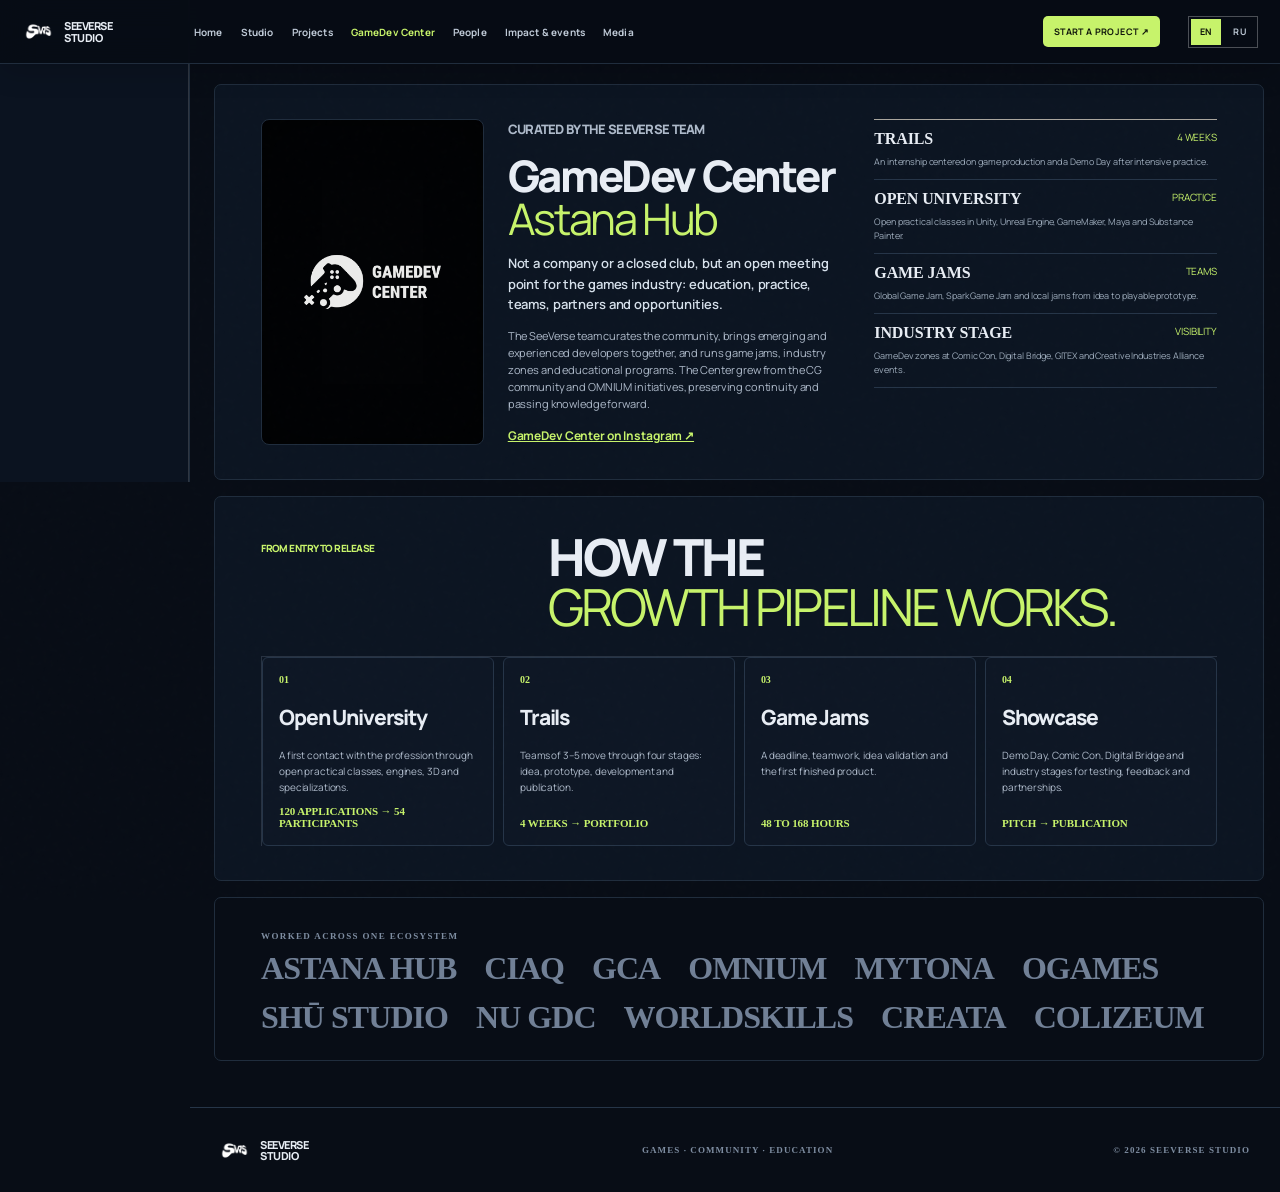
==== center.html @ 8dff675d "Split site into bilingual sections and add team photo gallery" ====
<!doctype html>
<html lang="en">
<head>
  <meta charset="utf-8" />
  <meta name="viewport" content="width=device-width, initial-scale=1" />
  <meta name="theme-color" content="#080d16" />
  <meta name="description" content="SeeVerse Studio — games, team, GameDev Center, events, collaborations and achievements across Kazakhstan’s game development ecosystem." />
  <title>SeeVerse Studio — Games, Community & Education</title>
  <link rel="preconnect" href="https://fonts.googleapis.com" />
  <link rel="preconnect" href="https://fonts.gstatic.com" crossorigin />
  <link href="https://fonts.googleapis.com/css2?family=Manrope:wght@400;500;600;700;800&display=swap" rel="stylesheet" />
  <link rel="stylesheet" href="styles.css" />
  <link rel="stylesheet" href="expanded.css" />
  <link rel="stylesheet" href="v2.css" />
  <link rel="stylesheet" href="itch.css" />
</head><body><div class="noise" aria-hidden="true"></div><header class="site-header"><a class="wordmark" href="index.html"><img src="assets/seeverse-logo.png" alt=""/><span>SEEVERSE<br>STUDIO</span></a><nav aria-label="Primary navigation"><a href="index.html">Home</a><a href="studio.html">Studio</a><a href="projects.html">Projects</a><a href="center.html" class="active" aria-current="page">GameDev Center</a><a href="people.html">People</a><a href="impact.html">Impact & events</a><a href="media.html">Media</a></nav><a class="header-cta" href="mailto:seeverse.studio@gmail.com">START A PROJECT ↗</a><div class="lang-switch" aria-label="Language"><a class="active" href="center.html" data-lang-link aria-current="page">EN</a><a href="ru-center.html" data-lang-link>RU</a></div><button class="menu-button" aria-label="Menu" aria-expanded="false">MENU</button></header><aside class="page-rail" aria-label="Site sections"><a href="index.html"><span>Home</span></a><a href="studio.html"><span>Studio</span></a><a href="projects.html"><span>Projects</span></a><a href="center.html" class="active" aria-current="page"><span>GameDev Center</span></a><a href="people.html"><span>People</span></a><a href="impact.html"><span>Impact & events</span></a><a href="media.html"><span>Media</span></a></aside><main id="top" class="page-center"><section class="center" id="center">
      <div class="center-logo"><img src="assets/gamedev-center-logo.png" alt="GameDev Center" /></div>
      <div class="center-copy"><p class="kicker">CURATED BY THE SEEVERSE TEAM</p><h2>GameDev Center<br><em>Astana Hub</em></h2><p class="lead">Not a company or a closed club, but an open meeting point for the games industry: education, practice, teams, partners and opportunities.</p><p>The SeeVerse team curates the community, brings emerging and experienced developers together, and runs game jams, industry zones and educational programs. The Center grew from the CG community and OMNIUM initiatives, preserving continuity and passing knowledge forward.</p><a href="https://www.instagram.com/gamedevcenter/" target="_blank" rel="noreferrer">GameDev Center on Instagram ↗</a></div>
      <div class="center-programs">
        <article><b>TRAILS</b><span>4 weeks</span><p>An internship centered on game production and a Demo Day after intensive practice.</p></article>
        <article><b>OPEN UNIVERSITY</b><span>practice</span><p>Open practical classes in Unity, Unreal Engine, GameMaker, Maya and Substance Painter.</p></article>
        <article><b>GAME JAMS</b><span>teams</span><p>Global Game Jam, Spark Game Jam and local jams from idea to playable prototype.</p></article>
        <article><b>INDUSTRY STAGE</b><span>visibility</span><p>GameDev zones at Comic Con, Digital Bridge, GITEX and Creative Industries Alliance events.</p></article>
      </div>
    </section>
<section class="program-outcomes">
      <div class="program-head"><p class="kicker">FROM ENTRY TO RELEASE</p><h2>HOW THE<br><em>GROWTH PIPELINE WORKS.</em></h2></div>
      <div class="program-flow">
        <article><span>01</span><h3>Open University</h3><p>A first contact with the profession through open practical classes, engines, 3D and specializations.</p><b>120 applications → 54 participants</b></article>
        <article><span>02</span><h3>Trails</h3><p>Teams of 3–5 move through four stages: idea, prototype, development and publication.</p><b>4 weeks → portfolio</b></article>
        <article><span>03</span><h3>Game Jams</h3><p>A deadline, teamwork, idea validation and the first finished product.</p><b>48 to 168 hours</b></article>
        <article><span>04</span><h3>Showcase</h3><p>Demo Day, Comic Con, Digital Bridge and industry stages for testing, feedback and partnerships.</p><b>pitch → publication</b></article>
      </div>
    </section>
<section class="partners">
      <p>WORKED ACROSS ONE ECOSYSTEM</p>
      <div><span>ASTANA HUB</span><span>CIAQ</span><span>GCA</span><span>OMNIUM</span><span>MYTONA</span><span>OGAMES</span><span>SHŪ STUDIO</span><span>NU GDC</span><span>WORLDSKILLS</span><span>CREATA</span><span>COLIZEUM</span></div>
    </section></main><dialog class="project-modal" id="project-modal" aria-labelledby="project-modal-title">
      <div class="project-modal-shell">
        <button class="project-modal-close" type="button" aria-label="Close">×</button>
        <div class="project-modal-copy"><span id="project-modal-kicker">PROJECT MATERIALS</span><h2 id="project-modal-title"></h2><p id="project-modal-summary"></p><div id="project-modal-meta" class="project-modal-meta"></div><div id="project-modal-links" class="project-modal-links"></div></div>
        <div id="project-modal-gallery" class="project-modal-gallery"></div>
      </div>
    </dialog>
<dialog class="lightbox" id="lightbox" aria-label="Image preview"><button type="button" class="lightbox-close" aria-label="Close">×</button><img src="" alt="" /><p></p></dialog><footer><a class="wordmark" href="index.html"><img src="assets/seeverse-logo.png" alt=""/><span>SEEVERSE<br>STUDIO</span></a><p>GAMES · COMMUNITY · EDUCATION</p><p>© 2026 SEEVERSE STUDIO</p></footer><script src="script.js"></script></body></html>
---- styles.css ----
:root{--ink:#0b0b0d;--paper:#f0eee8;--acid:#d9ff43;--violet:#8b5cf6;--line:rgba(255,255,255,.17);--muted:#aaa8a0}*{box-sizing:border-box}html{scroll-behavior:smooth}body{margin:0;background:var(--ink);color:#f5f3ed;font-family:Manrope,Arial,sans-serif;overflow-x:hidden}.noise{position:fixed;inset:0;pointer-events:none;opacity:.05;z-index:20;background-image:url("data:image/svg+xml,%3Csvg viewBox='0 0 180 180' xmlns='http://www.w3.org/2000/svg'%3E%3Cfilter id='n'%3E%3CfeTurbulence type='fractalNoise' baseFrequency='.8' numOctaves='3' stitchTiles='stitch'/%3E%3C/filter%3E%3Crect width='100%25' height='100%25' filter='url(%23n)' opacity='.65'/%3E%3C/svg%3E")}.site-header{height:86px;position:fixed;z-index:30;top:0;left:0;right:0;padding:0 34px;display:flex;align-items:center;justify-content:space-between;border-bottom:1px solid rgba(255,255,255,.12);background:rgba(11,11,13,.8);backdrop-filter:blur(18px)}.wordmark{display:flex;align-items:center;gap:11px;color:#fff;text-decoration:none;font:600 13px/1.05 Space Grotesk}.wordmark img{width:34px;height:34px;object-fit:contain}.site-header nav{display:flex;gap:25px}.site-header nav a{color:#c9c7c0;text-decoration:none;font-size:12px;transition:.2s}.site-header nav a:hover{color:var(--acid)}.header-cta{color:var(--ink);background:var(--acid);padding:12px 16px;text-decoration:none;font-size:12px;font-weight:700}.menu-button{display:none;background:none;color:#fff;border:0;font-weight:700}.hero{min-height:100vh;padding:150px 5vw 70px;position:relative;display:grid;grid-template-columns:1fr 285px;align-items:end;overflow:hidden}.hero:before{content:"SEE";position:absolute;right:-3vw;top:5vh;color:transparent;-webkit-text-stroke:1px rgba(255,255,255,.08);font:700 32vw/1 Space Grotesk;letter-spacing:-.09em;z-index:-1}.hero-copy{max-width:980px}.eyebrow{display:flex;gap:28px;font:600 11px/1.4 Space Grotesk;letter-spacing:.14em;color:var(--muted);margin:0 0 28px}.eyebrow span{color:var(--acid)}h1,h2,h3{font-family:Space Grotesk;margin:0;letter-spacing:-.055em}h1{font-size:clamp(68px,10.2vw,154px);line-height:.82;text-transform:uppercase}h1 em,h2 em{font-weight:400;color:var(--acid)}.hero-lead{max-width:660px;font-size:19px;line-height:1.55;color:#cac8c1;margin:38px 0}.hero-actions{display:flex;gap:12px}.button{display:inline-flex;align-items:center;justify-content:center;padding:16px 22px;text-decoration:none;text-transform:uppercase;font:700 11px Space Grotesk;letter-spacing:.08em;border:1px solid var(--line)}.button.primary{background:var(--acid);color:var(--ink);border-color:var(--acid)}.button.ghost{color:#fff}.button.light{background:#fff;color:#111}.hero-index{border-left:1px solid var(--line);padding-left:24px}.hero-index>span,.card-no{font:600 10px Space Grotesk;letter-spacing:.15em;color:var(--acid)}.hero-index div{display:grid;grid-template-columns:75px 1fr;padding:20px 0;border-bottom:1px solid var(--line)}.hero-index strong{font:600 44px Space Grotesk}.hero-index small{color:#aaa8a0;line-height:1.5}.hero-orbit{position:absolute;right:10vw;top:18vh;width:330px;height:330px;border:1px solid rgba(217,255,67,.18);border-radius:50%;z-index:-1}.hero-orbit:before,.hero-orbit:after{content:"";position:absolute;border:1px solid rgba(139,92,246,.25);border-radius:50%}.hero-orbit:before{inset:38px}.hero-orbit:after{inset:95px}.hero-orbit i{position:absolute;width:8px;height:8px;background:var(--acid);border-radius:50%}.hero-orbit i:nth-child(1){left:14%;top:19%}.hero-orbit i:nth-child(2){right:6%;top:53%}.hero-orbit i:nth-child(3){left:47%;bottom:-4px}.scroll-note{position:absolute;right:34px;bottom:24px;font:600 9px Space Grotesk;letter-spacing:.16em;color:#777}.scroll-note span{color:var(--acid)}.ticker{overflow:hidden;background:var(--acid);color:#111;white-space:nowrap;transform:rotate(-1deg);width:102%;margin-left:-1%;padding:13px 0;font:700 13px Space Grotesk;letter-spacing:.12em}.ticker div{animation:ticker 24s linear infinite}@keyframes ticker{to{transform:translateX(-50%)}}.section{padding:110px 5vw}.section-mark,.kicker{font:600 10px Space Grotesk;letter-spacing:.16em;color:var(--acid);text-transform:uppercase}.section-mark{padding-bottom:18px;border-bottom:1px solid var(--line);margin-bottom:60px}.studio-grid{display:grid;grid-template-columns:1.1fr .9fr;gap:8vw}.studio h2,.section-heading h2,.impact h2,.archive h2,.contact h2{font-size:clamp(52px,7vw,108px);line-height:.9;text-transform:uppercase}.studio-story{padding-top:52px;color:#b9b7b1;line-height:1.75;max-width:680px}.studio-story .lead{font-size:22px;color:#f5f3ed;line-height:1.45}.chapter-line{display:flex;align-items:center;gap:13px;margin-top:42px;font:600 11px Space Grotesk}.chapter-line i{height:1px;flex:1;background:#4a4a49}.chapter-line b{color:var(--acid)}.principles{display:grid;grid-template-columns:repeat(3,1fr);margin-top:85px;border-top:1px solid var(--line);border-left:1px solid var(--line)}.principles article{padding:30px;border-right:1px solid var(--line);border-bottom:1px solid var(--line)}.principles span{font:600 10px Space Grotesk;color:var(--acid)}.principles h3{font-size:35px;margin:42px 0 15px}.principles p{color:#aaa8a0;line-height:1.65;font-size:14px}.project-feature{min-height:820px;display:grid;grid-template-columns:58% 42%;background:#161419}.project-visual{position:relative;overflow:hidden;min-height:700px}.project-visual:after{content:"";position:absolute;inset:0;background:linear-gradient(90deg,transparent 60%,#161419)}.project-visual img{width:100%;height:100%;object-fit:cover;filter:saturate(.72) contrast(1.08)}.project-stamp{position:absolute;z-index:2;top:32px;left:32px;padding:13px;border:1px solid rgba(255,255,255,.45);font:600 10px/1.4 Space Grotesk;letter-spacing:.14em}.project-panel{padding:85px 5vw 70px 2vw;align-self:center}.project-panel h2{font-size:clamp(72px,8vw,124px);line-height:.76}.project-logline{font-size:20px;line-height:1.5;color:#d0cec7}.project-tags{display:flex;flex-wrap:wrap;gap:7px;list-style:none;padding:0}.project-tags li,.person-tags b,.mini-spec span{font:600 9px Space Grotesk;letter-spacing:.08em;padding:8px 10px;border:1px solid var(--line);color:#c8c6bf}.project-facts{display:grid;grid-template-columns:repeat(4,1fr);gap:12px;margin:30px 0;border-top:1px solid var(--line);padding-top:20px}.project-facts span{display:block;color:#777;font-size:9px;text-transform:uppercase}.project-facts b{font-size:12px}.project-panel>p:not(.kicker):not(.project-logline){color:#aaa8a0;line-height:1.7;font-size:14px}.project-links{display:flex;flex-wrap:wrap;align-items:center;gap:15px;margin-top:28px}.project-links>a:not(.button){color:#ddd;font-size:11px;text-transform:uppercase}.projects-grid{display:grid;grid-template-columns:1fr 1fr;gap:18px}.project-card{min-height:490px;padding:34px;display:flex;flex-direction:column;justify-content:flex-end;position:relative;overflow:hidden}.project-card:before{content:"";position:absolute;inset:0;z-index:-1}.project-card.eden:before{background:radial-gradient(circle at 85% 10%,rgba(217,255,67,.35),transparent 28%),linear-gradient(135deg,#173421,#07150d)}.project-card.lab:before{background:radial-gradient(circle at 20% 10%,rgba(139,92,246,.45),transparent 35%),linear-gradient(135deg,#251a32,#100d14)}.project-card h3{font-size:52px;line-height:.88;margin:95px 0 25px}.project-card p{max-width:520px;color:#c2c0b9;line-height:1.65}.project-card a{color:var(--acid);font:600 11px Space Grotesk}.mini-spec{display:flex;gap:6px;flex-wrap:wrap}.center{display:grid;grid-template-columns:.72fr 1fr 1fr;gap:5vw;padding:120px 5vw;background:var(--paper);color:#161618}.center-logo{display:flex;align-items:center;justify-content:center;background:#d8d5cc;min-height:420px}.center-logo img{width:62%;filter:grayscale(1)}.center-copy h2{font-size:clamp(55px,6vw,92px);line-height:.9}.center-copy h2 em{color:var(--violet)}.center-copy .kicker{color:#6d42d8}.center-copy .lead{font-size:21px;font-weight:600}.center-copy>p{line-height:1.7;color:#4d4d50}.center-copy>a{color:#111;font-weight:700;font-size:12px}.center-programs{border-top:1px solid #aaa69e}.center-programs article{padding:22px 0;border-bottom:1px solid #aaa69e;display:grid;grid-template-columns:1fr auto;gap:7px}.center-programs article b{font:600 16px Space Grotesk}.center-programs article span{color:#6d42d8;font-size:10px;text-transform:uppercase}.center-programs article p{grid-column:1/-1;margin:0;color:#666;line-height:1.55;font-size:13px}.section-heading{display:flex;justify-content:space-between;align-items:flex-start;margin-bottom:70px}.section-heading .section-mark{width:25%;margin:0}.section-heading h2{width:67%}.people-grid{display:grid;grid-template-columns:repeat(2,1fr);gap:18px}.person{border:1px solid var(--line);display:grid;grid-template-columns:42% 58%;min-height:410px}.person.featured{grid-column:1/-1;grid-template-columns:42% 58%;min-height:580px}.person>img,.person-media img{width:100%;height:100%;object-fit:cover;filter:grayscale(.25)}.person-media{overflow:hidden}.person-media.initials{display:flex;align-items:center;justify-content:center;background:radial-gradient(circle at 50% 35%,#7b57ca,#221b2c 65%);font:600 7vw Space Grotesk;color:var(--acid)}.person-copy{padding:35px;align-self:end}.person-copy>span{color:var(--acid);font:600 9px Space Grotesk;letter-spacing:.12em}.person-copy h3{font-size:42px;margin:16px 0 8px}.person-copy .role{color:#aaa8a0;font-size:12px;text-transform:uppercase;line-height:1.5}.person-copy>p:not(.role){color:#bbb9b3;line-height:1.65;font-size:14px}.person-tags{display:flex;gap:6px;flex-wrap:wrap}.extended-team{margin-top:18px;display:grid;grid-template-columns:1.5fr repeat(7,1fr);border:1px solid var(--line)}.extended-team>*{padding:16px;border-right:1px solid var(--line);font-size:10px;color:#9b9993}.extended-team>span{color:var(--acid);font:600 9px Space Grotesk;letter-spacing:.1em}.extended-team b{display:block;color:#fff;margin-bottom:5px}.impact{background:var(--acid);color:#111;padding:100px 5vw}.impact .section-mark{color:#111;border-color:rgba(0,0,0,.3)}.impact-intro{display:grid;grid-template-columns:1.4fr .6fr;gap:5vw}.impact h2 em{color:#7350c9}.impact-intro p{font-size:19px;line-height:1.6;align-self:end}.impact-numbers{display:grid;grid-template-columns:repeat(4,1fr);border-top:1px solid #111;border-left:1px solid #111;margin:75px 0}.impact-numbers div{padding:28px;border-right:1px solid #111;border-bottom:1px solid #111}.impact-numbers strong{font:600 clamp(55px,7vw,110px) Space Grotesk;letter-spacing:-.07em}.impact-numbers span{display:block;font-size:11px;text-transform:uppercase;line-height:1.5}.awards{display:grid;grid-template-columns:repeat(3,1fr);gap:15px}.awards article{background:#ece9df;padding:24px;min-height:420px;display:flex;flex-direction:column;justify-content:flex-end}.awards img{max-width:100%;height:210px;object-fit:contain;object-position:center;margin-bottom:auto}.awards article>span{font:600 10px Space Grotesk;color:#6d42d8}.awards h3{font-size:30px;line-height:1;margin:15px 0}.awards p{font-size:13px;color:#555}.awards .dark{background:#111;color:#fff}.timeline-controls{display:flex;gap:6px;margin-bottom:25px;flex-wrap:wrap}.timeline-controls button{background:transparent;border:1px solid var(--line);color:#aaa8a0;padding:10px 14px;font:600 9px Space Grotesk;letter-spacing:.09em;text-transform:uppercase;cursor:pointer}.timeline-controls button.active{background:var(--acid);color:#111;border-color:var(--acid)}.timeline-list{border-top:1px solid var(--line)}.timeline-list article{display:grid;grid-template-columns:140px 120px 1fr 1.2fr;gap:20px;align-items:center;padding:25px 0;border-bottom:1px solid var(--line);transition:.25s}.timeline-list article.is-hidden{display:none}.timeline-list time{font:600 12px Space Grotesk;color:var(--acid)}.timeline-list span{font-size:9px;letter-spacing:.1em;color:#777}.timeline-list h3{font-size:25px}.timeline-list p{color:#999790;font-size:13px;line-height:1.5}.partners{padding:55px 5vw;border-top:1px solid var(--line);border-bottom:1px solid var(--line)}.partners>p{font:600 9px Space Grotesk;letter-spacing:.15em;color:#777}.partners div{display:flex;flex-wrap:wrap;gap:12px 28px}.partners span{font:600 clamp(20px,3vw,43px) Space Grotesk;color:#686762;letter-spacing:-.03em}.partners span:hover{color:var(--acid)}.archive-head{display:grid;grid-template-columns:1fr 1fr;gap:9vw;align-items:end;margin-bottom:65px}.archive-head .section-mark{margin-bottom:35px}.archive-head>p{color:#aaa8a0;line-height:1.7;max-width:560px}.archive-grid{display:grid;grid-template-columns:repeat(3,1fr);border-top:1px solid var(--line);border-left:1px solid var(--line)}.archive-grid a{min-height:230px;padding:25px;border-right:1px solid var(--line);border-bottom:1px solid var(--line);color:#fff;text-decoration:none;display:flex;flex-direction:column;transition:.2s}.archive-grid a:hover{background:var(--acid);color:#111}.archive-grid span{font:600 9px Space Grotesk;color:#888;letter-spacing:.12em}.archive-grid h3{font-size:25px;line-height:1.05;margin:25px 0}.archive-grid b{margin-top:auto;font-size:10px}.archive-note{color:#65645f;font-size:11px;line-height:1.6;margin-top:25px}.contact{display:grid;grid-template-columns:1.45fr .55fr;gap:8vw;padding:110px 5vw;background:#6d47cc}.contact h2 em{color:var(--acid)}.contact-side{align-self:end;display:flex;flex-direction:column;gap:17px}.contact-side p{font-size:18px;line-height:1.6}.contact-side a{color:#fff;font:600 18px Space Grotesk}.contact-side span{font:600 10px Space Grotesk;color:#cdbdf2;letter-spacing:.14em;margin-top:25px}footer{min-height:170px;padding:40px 5vw;display:flex;align-items:center;justify-content:space-between;border-top:1px solid var(--line)}footer p{font:600 9px Space Grotesk;letter-spacing:.12em;color:#777}.reveal{opacity:0;transform:translateY(25px);transition:.7s}.reveal.visible{opacity:1;transform:none}@media(max-width:1050px){.site-header nav,.header-cta{display:none}.menu-button{display:block}.site-header.open nav{display:flex;position:absolute;top:86px;left:0;right:0;background:#111;padding:25px;flex-direction:column}.hero{grid-template-columns:1fr}.hero-index{display:none}.studio-grid,.center,.impact-intro,.archive-head,.contact{grid-template-columns:1fr}.center-logo{min-height:300px}.people-grid{grid-template-columns:1fr}.person.featured,.person{grid-column:auto;grid-template-columns:42% 58%}.extended-team{grid-template-columns:repeat(4,1fr)}.extended-team>span{grid-column:1/-1}.archive-grid{grid-template-columns:repeat(2,1fr)}}@media(max-width:720px){.site-header{height:70px;padding:0 18px}.hero{padding:115px 20px 60px;min-height:92vh}h1{font-size:60px}.hero-lead{font-size:16px}.hero-actions{flex-direction:column;align-items:stretch}.button{width:100%}.section{padding:75px 20px}.studio-grid,.principles,.projects-grid,.project-feature,.people-grid,.impact-numbers,.awards,.archive-grid{grid-template-columns:1fr}.principles{border-top:0}.project-visual{min-height:460px}.project-visual:after{background:linear-gradient(0deg,#161419,transparent 40%)}.project-panel{padding:55px 20px}.project-facts{grid-template-columns:1fr 1fr}.center{padding:80px 20px}.section-heading{display:block}.section-heading .section-mark,.section-heading h2{width:100%}.person,.person.featured{grid-template-columns:1fr;min-height:0}.person>img,.person-media{height:390px}.person-media.initials{font-size:110px}.extended-team{grid-template-columns:1fr 1fr}.timeline-list article{grid-template-columns:1fr 1fr}.timeline-list h3,.timeline-list p{grid-column:1/-1}.impact{padding:80px 20px}.contact{padding:80px 20px}footer{flex-direction:column;align-items:flex-start;gap:10px}.archive-grid a{min-height:190px}}
---- expanded.css ----
.results-board{padding:120px 5vw 105px;background:#111318;position:relative;overflow:hidden}.results-board:before{content:"DATA";position:absolute;right:-2vw;top:0;color:transparent;-webkit-text-stroke:1px rgba(255,255,255,.045);font:700 24vw/1 Space Grotesk;letter-spacing:-.09em;pointer-events:none}.results-head{display:grid;grid-template-columns:1.25fr .75fr;gap:9vw;align-items:end;margin-bottom:68px;position:relative}.results-head h2,.atlas-head h2,.program-head h2,.byn-business-title h2{font-size:clamp(54px,7vw,108px);line-height:.87;text-transform:uppercase}.results-head>p,.atlas-head>p{max-width:600px;color:#aaa8a0;line-height:1.75;margin:0}.results-total{display:grid;grid-template-columns:repeat(4,1fr);border-top:1px solid var(--line);border-left:1px solid var(--line)}.results-total>div{min-height:300px;padding:25px;display:flex;flex-direction:column;border-right:1px solid var(--line);border-bottom:1px solid var(--line);background:rgba(255,255,255,.018)}.results-total>div:first-child{background:var(--acid);color:#111}.results-total span,.byn-now span{font:600 9px Space Grotesk;letter-spacing:.13em}.results-total strong{font:600 clamp(66px,7vw,112px)/.9 Space Grotesk;letter-spacing:-.08em;margin:auto 0 20px}.results-total p{margin:0;font-size:12px;line-height:1.55;color:#aaa8a0}.results-total>div:first-child p{color:#30302b}.results-total p b{color:inherit}.evidence-strip{display:grid;grid-template-columns:repeat(5,1fr);border-left:1px solid var(--line)}.evidence-strip article{padding:25px;border-right:1px solid var(--line);border-bottom:1px solid var(--line);min-height:130px}.evidence-strip b{display:block;color:var(--acid);font:600 29px Space Grotesk;margin-bottom:20px}.evidence-strip span{color:#97958f;font-size:11px;line-height:1.45;text-transform:uppercase}.event-ledger{display:grid;grid-template-columns:.75fr 1.25fr;margin-top:70px;border-top:1px solid var(--line)}.event-ledger>*{border-bottom:1px solid var(--line)}.ledger-title{grid-row:span 3;padding:32px 35px 32px 0;border-right:1px solid var(--line)}.ledger-title span{font:600 9px Space Grotesk;letter-spacing:.15em;color:var(--acid)}.ledger-title h3{font-size:34px;line-height:.95;margin-top:80px;text-transform:uppercase}.event-ledger article{display:grid;grid-template-columns:1.2fr repeat(4,1fr);gap:16px;align-items:center;padding:24px 0 24px 35px}.event-ledger article>span{font:600 12px Space Grotesk;letter-spacing:.04em}.event-ledger article div{display:flex;flex-direction:column;gap:5px}.event-ledger article b{font:600 25px Space Grotesk;color:var(--acid)}.event-ledger article small{color:#777;font-size:9px;text-transform:uppercase;line-height:1.35}.source-note{color:#66645f;font-size:10px;line-height:1.6;margin:24px 0 0;max-width:1000px}

.byn-business{padding:105px 5vw;background:#6d47cc;display:grid;grid-template-columns:.82fr 1.18fr;gap:7vw;color:#fff}.byn-business-title>span{font:600 9px Space Grotesk;letter-spacing:.15em;color:#d9cdf6}.byn-business-title h2{margin:28px 0}.byn-business-title h2 em{color:var(--acid)}.byn-business-title p{color:#d6cdf0;line-height:1.7;max-width:610px}.byn-now{display:grid;grid-template-columns:1fr 1fr;border-top:1px solid rgba(255,255,255,.25);border-left:1px solid rgba(255,255,255,.25)}.byn-now article{padding:25px;min-height:215px;border-right:1px solid rgba(255,255,255,.25);border-bottom:1px solid rgba(255,255,255,.25);display:flex;flex-direction:column}.byn-now strong{font:600 clamp(50px,5vw,78px)/1 Space Grotesk;letter-spacing:-.07em;margin:auto 0 8px;color:var(--acid)}.byn-now p{font-size:11px;line-height:1.45;margin:0;color:#d8d0ed;text-transform:uppercase}.byn-targets{grid-column:1/-1;margin-top:5px;display:grid;grid-template-columns:1.35fr repeat(5,1fr);border:1px solid rgba(255,255,255,.25);background:#15111b}.byn-targets>span,.byn-targets>div{padding:20px;border-right:1px solid rgba(255,255,255,.18)}.byn-targets>span{color:var(--acid);font:600 9px/1.5 Space Grotesk;letter-spacing:.12em}.byn-targets>div{display:flex;flex-direction:column;gap:8px}.byn-targets b{font:600 20px Space Grotesk}.byn-targets small{color:#858187;font-size:9px;line-height:1.4;text-transform:uppercase}

.project-atlas{padding:120px 5vw;background:var(--paper);color:#151517}.atlas-head{display:grid;grid-template-columns:1.2fr .8fr;gap:8vw;align-items:end}.atlas-head h2 em{color:#6d47cc}.atlas-head>p{color:#5f5d59}.atlas-filters{display:flex;gap:7px;flex-wrap:wrap;margin:55px 0 24px}.atlas-filters button{border:1px solid #bdb9af;background:transparent;color:#5e5c58;padding:11px 15px;font:600 9px Space Grotesk;letter-spacing:.08em;text-transform:uppercase;cursor:pointer}.atlas-filters button.active,.atlas-filters button:hover{background:#111;color:#fff;border-color:#111}.atlas-grid{display:grid;grid-template-columns:repeat(3,1fr);border-top:1px solid #bab6ad;border-left:1px solid #bab6ad}.atlas-grid article{min-height:315px;padding:25px;display:flex;flex-direction:column;border-right:1px solid #bab6ad;border-bottom:1px solid #bab6ad;transition:background .25s,color .25s,transform .25s}.atlas-grid article:hover{background:var(--acid);transform:translateY(-3px)}.atlas-grid article:nth-child(3n+2):hover{background:#8060d3;color:#fff}.atlas-grid article.is-hidden{display:none}.atlas-grid article>span{font:600 9px Space Grotesk;letter-spacing:.11em;color:#6d47cc}.atlas-grid article:hover>span{color:inherit}.atlas-grid h3{font-size:34px;line-height:.95;margin:65px 0 16px}.atlas-grid p{color:#66635f;font-size:13px;line-height:1.55;margin:0 0 25px}.atlas-grid article:hover p{color:inherit}.atlas-grid article>div{display:flex;justify-content:space-between;margin-top:auto;gap:12px}.atlas-grid article b{font:600 9px Space Grotesk;letter-spacing:.06em}.project-atlas .source-note{color:#77746e}

.program-outcomes{padding:110px 5vw;background:#17181d}.program-head{display:flex;justify-content:space-between;align-items:flex-start;margin-bottom:55px}.program-head .kicker{max-width:180px}.program-head h2{width:70%}.program-flow{display:grid;grid-template-columns:repeat(4,1fr);border-top:1px solid var(--line);border-left:1px solid var(--line)}.program-flow article{padding:26px;min-height:330px;border-right:1px solid var(--line);border-bottom:1px solid var(--line);display:flex;flex-direction:column}.program-flow article>span{font:600 10px Space Grotesk;color:var(--acid)}.program-flow h3{font-size:28px;line-height:1;margin:75px 0 15px}.program-flow p{font-size:13px;line-height:1.6;color:#96948f}.program-flow b{font:600 11px Space Grotesk;color:var(--acid);margin-top:auto;text-transform:uppercase}.roadmap-box{margin-top:70px;padding:35px;background:linear-gradient(120deg,#6d47cc,#432875);display:grid;grid-template-columns:1fr 1.2fr;gap:7vw;align-items:end}.roadmap-box>div>span{font:600 9px Space Grotesk;color:var(--acid);letter-spacing:.14em}.roadmap-box h3{font-size:42px;line-height:.95;margin:20px 0}.roadmap-box p{color:#d8cff0;line-height:1.6}.roadmap-kpi{display:grid;grid-template-columns:auto 1fr auto 1fr;gap:18px 12px;align-items:center}.roadmap-kpi b{font:600 42px Space Grotesk;color:var(--acid)}.roadmap-kpi span{font-size:10px;text-transform:uppercase;line-height:1.4;color:#e1d9f3}

@media(max-width:1050px){.results-head,.atlas-head,.byn-business{grid-template-columns:1fr}.results-total{grid-template-columns:1fr 1fr}.evidence-strip{grid-template-columns:repeat(3,1fr)}.event-ledger{grid-template-columns:1fr}.ledger-title{grid-row:auto;border-right:0;padding-left:0}.ledger-title h3{margin-top:30px}.event-ledger article{padding-left:0}.byn-targets{grid-template-columns:repeat(3,1fr)}.byn-targets>span{grid-column:1/-1;border-bottom:1px solid rgba(255,255,255,.18)}.atlas-grid{grid-template-columns:1fr 1fr}.program-flow{grid-template-columns:1fr 1fr}.roadmap-box{grid-template-columns:1fr}}
@media(max-width:720px){.results-board,.project-atlas,.program-outcomes,.byn-business{padding:78px 20px}.results-head{gap:35px;margin-bottom:45px}.results-total,.evidence-strip,.atlas-grid,.program-flow,.byn-now{grid-template-columns:1fr}.results-total>div{min-height:230px}.event-ledger article{grid-template-columns:1fr 1fr;padding:22px 0;gap:20px}.event-ledger article>span{grid-column:1/-1}.byn-targets{grid-template-columns:1fr 1fr}.byn-targets>span{grid-column:1/-1}.atlas-head{gap:30px}.atlas-grid article{min-height:280px}.program-head{display:block}.program-head h2{width:100%;margin-top:25px}.roadmap-box{padding:25px}.roadmap-kpi{grid-template-columns:auto 1fr}}
---- v2.css ----
:root{--font-body:"Manrope",Arial,sans-serif;--font-display:"Manrope",Arial,sans-serif;--radius:2px}
body{font-family:var(--font-body);font-feature-settings:"ss01" 1,"cv02" 1}h1,h2,h3,.wordmark,.button,.section-mark,.kicker,.hero-index strong,.results-total strong,.evidence-strip b,.event-ledger b,.byn-now strong,.atlas-grid article b,.timeline-list time{font-family:var(--font-display);letter-spacing:-.045em}h1 em,h2 em{font-style:normal;font-weight:400}.site-header nav a,.header-cta,.eyebrow,.hero-index>span,.card-no,.project-tags li,.person-tags b,.mini-spec span,.atlas-filters button,.media-tabs button{font-family:var(--font-body);letter-spacing:.02em}.site-header{height:78px;padding:0 3.5vw}.hero{min-height:92vh;padding-top:130px}.hero h1{font-size:clamp(48px,8.1vw,122px);line-height:.88;letter-spacing:-.065em}.hero-lead{font-size:18px;max-width:720px}.hero-index strong{font-size:36px}.ticker{font-family:var(--font-display);font-size:10px}.section,.results-board,.project-atlas,.program-outcomes{padding-top:88px;padding-bottom:88px}.studio h2,.section-heading h2,.impact h2,.contact h2,.results-head h2,.atlas-head h2,.program-head h2,.byn-business-title h2,.media-head h2{font-size:clamp(42px,5.8vw,86px);line-height:.95}.project-panel h2{font-size:clamp(56px,6.8vw,100px);line-height:.86}.project-feature{min-height:700px}.projects-more{padding-top:75px;padding-bottom:75px}.project-card{min-height:390px}.project-card h3{font-size:clamp(34px,4vw,54px);margin-top:70px}.results-total>div{min-height:245px}.results-total strong{font-size:clamp(54px,5.9vw,88px)}.evidence-strip article{min-height:110px}.byn-business{padding-top:85px;padding-bottom:85px}.byn-now article{min-height:180px}.center{padding-top:95px;padding-bottom:95px}.program-flow article{min-height:280px}.program-flow h3{margin-top:55px}.impact{padding-top:85px;padding-bottom:85px}.awards article{min-height:350px}.timeline-list article{padding:18px 0}.timeline-list h3{font-size:21px}

.page-rail{position:fixed;right:18px;top:50%;z-index:25;transform:translateY(-50%);display:flex;flex-direction:column;gap:4px;padding:10px 0 10px 12px}.page-rail:before{content:"";position:absolute;inset:0 0 0 auto;width:1px;background:rgba(255,255,255,.15)}.page-rail a{display:flex;align-items:center;justify-content:flex-end;gap:9px;color:#777;text-decoration:none;min-height:25px}.page-rail b{font:600 8px var(--font-display)}.page-rail span:not(.rail-progress){max-width:0;opacity:0;overflow:hidden;white-space:nowrap;font-size:9px;text-transform:uppercase;transition:.25s}.page-rail a:hover span,.page-rail a.active span{max-width:80px;opacity:1}.page-rail a.active{color:var(--acid)}.rail-progress{position:absolute;right:0;top:10px;bottom:10px;width:1px}.rail-progress i{display:block;width:3px;background:var(--acid);height:0;transform:translateX(-1px);transition:height .12s linear}

.atlas-tools{display:flex;align-items:flex-end;justify-content:space-between;gap:25px;margin:46px 0 22px}.atlas-filters{margin:0}.project-search{min-width:270px}.project-search span{display:block;font-size:9px;text-transform:uppercase;color:#777;margin-bottom:7px}.project-search input{width:100%;border:0;border-bottom:1px solid #aaa69d;background:transparent;padding:10px 0;color:#151517;font:500 12px var(--font-body);outline:none}.project-search input:focus{border-color:#6d47cc}.atlas-grid article{min-height:255px;padding:22px}.atlas-grid h3{font-size:clamp(24px,2.4vw,34px);line-height:1.02;margin:40px 0 13px}.atlas-grid p{font-size:12px}.atlas-grid article>div a{color:inherit;font:600 9px var(--font-body);text-transform:uppercase}.atlas-grid article:focus-within{outline:3px solid #6d47cc;outline-offset:-3px}.atlas-empty{grid-column:1/-1;padding:40px;font:600 16px var(--font-display)}

.media-room{padding:105px 5vw;background:#0e0f12;color:#f5f3ed}.media-head{display:grid;grid-template-columns:1.15fr .85fr;gap:8vw;align-items:end}.media-head>p{color:#aaa8a0;line-height:1.7;max-width:600px}.media-tabs{position:sticky;top:78px;z-index:12;display:grid;grid-template-columns:repeat(4,1fr);margin:58px 0 24px;background:#0e0f12;border-top:1px solid var(--line);border-left:1px solid var(--line)}.media-tabs button{display:flex;justify-content:space-between;align-items:center;border:0;border-right:1px solid var(--line);border-bottom:1px solid var(--line);background:#0e0f12;color:#8f8d88;padding:18px;text-align:left;cursor:pointer;text-transform:uppercase;font-weight:650}.media-tabs button b{font:600 9px var(--font-display)}.media-tabs button.active{background:var(--acid);color:#111}.media-panel{display:none}.media-panel.active{display:grid;grid-template-columns:repeat(3,1fr);gap:14px;animation:panel-in .36s ease}@keyframes panel-in{from{opacity:0;transform:translateY(10px)}to{opacity:1;transform:none}}.reel-card{display:flex;flex-direction:column;background:#17191e;border:1px solid var(--line);min-width:0}.reel-frame{aspect-ratio:4/5;background:#050506;overflow:hidden}.reel-frame iframe{width:100%;height:100%;border:0}.reel-card>div:last-child{padding:20px;display:flex;flex-direction:column;min-height:155px}.reel-card span,.wide-video span,.link-panel span,.article-panel span,.vault-grid span{font:600 8px var(--font-display);letter-spacing:.05em;color:var(--acid)}.reel-card h3{font-size:20px;line-height:1.12;margin:18px 0}.reel-card a,.wide-video a{color:#fff;font-size:10px;text-transform:uppercase;margin-top:auto}.media-panel[data-media-panel="video"]{grid-template-columns:1fr 1fr}.wide-video{border:1px solid var(--line);background:#17191e}.video-frame{aspect-ratio:16/9;background:#050506}.video-frame iframe{width:100%;height:100%;border:0}.wide-video>div:last-child{padding:24px}.wide-video h3{font-size:clamp(24px,2.8vw,40px);line-height:1.03;margin:18px 0}.wide-video p{color:#aaa8a0;line-height:1.55;font-size:13px}.link-panel{grid-template-columns:repeat(3,1fr)!important}.link-panel>a,.article-panel>a{color:#fff;text-decoration:none;border:1px solid var(--line);padding:24px;min-height:250px;display:flex;flex-direction:column;transition:.2s}.link-panel>a:hover,.article-panel>a:hover{background:var(--acid);color:#111;transform:translateY(-3px)}.link-panel>a:hover span,.article-panel>a:hover span{color:#6d47cc}.link-panel h3{font-size:28px;line-height:1.05;margin:45px 0 15px}.link-panel p{color:#999792;font-size:12px;line-height:1.55}.link-panel>a:hover p{color:#333}.link-panel b,.article-panel b{margin-top:auto;font-size:10px}.article-panel{grid-template-columns:repeat(5,1fr)!important;gap:0!important;border-top:1px solid var(--line);border-left:1px solid var(--line)}.article-panel>a{min-height:220px;border-top:0;border-left:0}.article-panel h3{font-size:19px;line-height:1.08;margin:35px 0 18px}.source-vault{margin-top:26px;border:1px solid var(--line)}.source-vault summary{list-style:none;cursor:pointer;padding:22px 24px;display:grid;grid-template-columns:1fr 1fr auto;align-items:center;gap:20px}.source-vault summary::-webkit-details-marker{display:none}.source-vault summary span{font:600 13px var(--font-display)}.source-vault summary b{color:#777;font-size:10px;text-transform:uppercase}.source-vault summary i{font:400 28px var(--font-display);font-style:normal;transition:.2s}.source-vault[open] summary i{transform:rotate(45deg)}.vault-grid{display:grid;grid-template-columns:repeat(4,1fr);border-top:1px solid var(--line)}.vault-grid a{padding:18px;color:#ccc;text-decoration:none;border-right:1px solid var(--line);border-bottom:1px solid var(--line);font-size:11px;line-height:1.5}.vault-grid span{display:block;margin-bottom:10px}.vault-grid a:hover{background:#1c1e24;color:#fff}.source-vault>p{padding:18px 24px;color:#696863;font-size:10px;line-height:1.6;margin:0}

.contact{padding-top:90px;padding-bottom:90px}.contact h2{font-size:clamp(42px,5.8vw,86px);line-height:.95}.button,.header-cta,.atlas-filters button,.media-tabs button{transition:background .2s,color .2s,transform .2s}.button:hover,.header-cta:hover{transform:translateY(-2px)}button:focus-visible,a:focus-visible,input:focus-visible,summary:focus-visible{outline:3px solid var(--acid);outline-offset:3px}

@media(min-width:1450px){.atlas-grid{grid-template-columns:repeat(4,1fr)}.atlas-grid article:nth-child(3n+2):hover{background:var(--acid);color:#111}.atlas-grid article:nth-child(4n+2):hover{background:#8060d3;color:#fff}}
@media(max-width:1180px){.page-rail{display:none}.atlas-tools{align-items:stretch;flex-direction:column}.project-search{max-width:500px}.article-panel{grid-template-columns:repeat(3,1fr)!important}.vault-grid{grid-template-columns:1fr 1fr}}
@media(max-width:900px){.media-head{grid-template-columns:1fr}.media-panel.active{grid-template-columns:1fr 1fr}.article-panel{grid-template-columns:1fr 1fr!important}.link-panel{grid-template-columns:1fr!important}.media-panel[data-media-panel="video"]{grid-template-columns:1fr}.hero{min-height:85vh}.hero h1{font-size:clamp(43px,10vw,80px)}.results-total{grid-template-columns:1fr 1fr}.event-ledger article{grid-template-columns:1fr 1fr}.event-ledger article>span{grid-column:1/-1}}
@media(max-width:720px){.site-header{height:70px}.media-room{padding:75px 20px}.media-head h2{font-size:42px}.media-tabs{top:70px;grid-template-columns:1fr 1fr;margin-top:40px}.media-tabs button{padding:14px}.media-panel.active,.article-panel{grid-template-columns:1fr!important}.reel-frame{aspect-ratio:1/1}.source-vault summary{grid-template-columns:1fr auto}.source-vault summary b{display:none}.vault-grid{grid-template-columns:1fr}.atlas-tools{margin-top:34px}.project-search{min-width:0}.atlas-grid article{min-height:225px}.hero h1{font-size:42px;line-height:.94}.hero-lead{font-size:15px}.results-total{grid-template-columns:1fr}.event-ledger article{grid-template-columns:1fr 1fr}.byn-targets{grid-template-columns:1fr 1fr}.program-flow{grid-template-columns:1fr}}

.media-panel[data-media-panel="video"]{grid-template-columns:1fr}.media-panel[data-media-panel="video"] .wide-video{display:grid;grid-template-columns:1.25fr .75fr}.media-panel[data-media-panel="video"] .wide-video>div:last-child{display:flex;flex-direction:column;padding:30px}.media-panel[data-media-panel="video"] .wide-video a{margin-top:auto}@media(max-width:900px){.media-panel[data-media-panel="video"] .wide-video{grid-template-columns:1fr}}

body *{font-family:var(--font-body)}h1,h2,h3,.wordmark,.button,.section-mark,.kicker,.hero-index strong,.results-total strong,.evidence-strip b,.event-ledger b,.byn-now strong,.atlas-grid article b,.timeline-list time{font-family:var(--font-display)}

/* Unified editorial type system */
body{font-weight:400;letter-spacing:-.008em}h1,h2,h3,.wordmark,.section-mark,.kicker,.hero-index strong,.results-total strong,.evidence-strip b,.event-ledger b,.byn-now strong,.atlas-grid article b,.timeline-list time{font-weight:800;letter-spacing:-.055em}.site-header nav a,.header-cta,.button,.eyebrow,.card-no,.project-tags li,.person-tags b,.mini-spec span,.atlas-filters button,.timeline-controls button{font-weight:700;letter-spacing:.015em}

.lang-switch{display:flex;align-items:center;gap:2px;margin-left:10px;border:1px solid rgba(255,255,255,.28);padding:2px}.lang-switch a{display:grid;place-items:center;min-width:30px;height:26px;color:#aaa;text-decoration:none;font:700 9px var(--font-body);letter-spacing:.08em}.lang-switch a.active{background:var(--acid);color:#101114}.site-header.scrolled .lang-switch{border-color:rgba(20,20,20,.22)}

.drive-evidence{display:grid;grid-template-columns:repeat(4,1fr);margin-top:28px;border-top:1px solid var(--line);border-left:1px solid var(--line)}.drive-evidence article{min-height:105px;padding:16px;border-right:1px solid var(--line);border-bottom:1px solid var(--line);display:flex;flex-direction:column;justify-content:space-between}.drive-evidence b{font:800 28px var(--font-display);color:var(--acid);letter-spacing:-.05em}.drive-evidence span{font-size:10px;line-height:1.45;text-transform:uppercase;color:#aaa8a0}.source-note a{color:inherit;text-underline-offset:3px}

@media(max-width:900px){.site-header .lang-switch{margin-left:auto}.drive-evidence{grid-template-columns:1fr 1fr}}
@media(max-width:560px){.lang-switch a{min-width:27px}.drive-evidence{grid-template-columns:1fr 1fr}.drive-evidence article{min-height:92px}}

.instagram-lead{display:grid;grid-template-columns:1.2fr .8fr;gap:6vw;align-items:end;margin:70px 0 26px;padding-top:28px;border-top:1px solid var(--line)}.instagram-lead span,.media-subsection>header span,.media-divider span{font:600 9px var(--font-display);letter-spacing:.06em;color:var(--acid)}.instagram-lead h3{max-width:760px;margin:16px 0 0;font-size:clamp(27px,3.7vw,54px);line-height:1}.instagram-lead p{max-width:570px;margin:0;color:#aaa8a0;font-size:13px;line-height:1.65}.people-reels{display:grid;grid-template-columns:repeat(2,minmax(0,1fr));gap:22px}.people-reels .reel-card{min-width:0}.people-reels .reel-frame{height:790px;aspect-ratio:auto;overflow:hidden;background:#fff}.people-reels .reel-frame iframe{display:block;width:100%;height:100%;border:0;overflow:hidden}.people-reels .reel-card>div:last-child{min-height:210px}.people-reels .reel-card h3{font-size:clamp(21px,2.3vw,31px)}.people-reels .reel-card p{margin:0 0 22px;color:#aaa8a0;font-size:12px;line-height:1.6}.media-divider{display:grid;grid-template-columns:.35fr 1fr;align-items:end;gap:4vw;margin:110px 0 15px;padding-top:26px;border-top:1px solid var(--line)}.media-divider h3{margin:0;font-size:clamp(32px,4vw,60px);line-height:1}.media-subsection{margin-top:52px}.media-subsection>header{display:grid;grid-template-columns:.35fr 1fr;gap:4vw;align-items:end;margin-bottom:18px}.media-subsection>header h3{margin:0;font-size:clamp(23px,2.5vw,38px)}.media-subsection .media-panel{display:grid}.media-subsection .article-panel{display:grid}.media-subsection .link-panel{display:grid}

@media(max-width:900px){.instagram-lead{grid-template-columns:1fr}.people-reels{grid-template-columns:1fr}.people-reels .reel-frame{height:760px}.media-divider,.media-subsection>header{grid-template-columns:1fr;gap:12px}}
@media(max-width:560px){.people-reels .reel-frame{height:690px}.people-reels{gap:28px}.instagram-lead{margin-top:48px}.media-divider{margin-top:80px}}

.evidence-strip{grid-template-columns:repeat(4,1fr)}.project-card.barys:before{background:radial-gradient(circle at 82% 14%,rgba(217,255,67,.4),transparent 26%),radial-gradient(circle at 15% 80%,rgba(139,92,246,.34),transparent 38%),linear-gradient(135deg,#173527,#0b1310)}.project-card.barys h3{color:var(--acid)}.person-proof{display:grid;grid-template-columns:1fr 1fr auto;gap:1px;margin-top:24px;background:var(--line)}.person-proof>*{background:#131419;padding:13px;color:#c8c6bf;text-decoration:none;font-size:10px;line-height:1.4}.person-proof b{display:block;color:var(--acid);font:600 20px var(--font-display)}.person-proof a{display:flex;align-items:flex-end;color:#fff;text-transform:uppercase;font-weight:650}
@media(max-width:900px){.evidence-strip{grid-template-columns:repeat(2,1fr)}.person-proof{grid-template-columns:1fr 1fr}.person-proof a{grid-column:1/-1}}
@media(max-width:560px){.evidence-strip{grid-template-columns:1fr}.person-proof{grid-template-columns:1fr}.person-proof a{grid-column:auto}}

/* Compact editorial density */
.site-header{height:64px;padding-inline:3vw}.site-header nav{gap:18px}.site-header nav a{font-size:10px}.header-cta{padding:10px 14px;font-size:10px}.wordmark img{width:29px;height:29px}.wordmark{font-size:11px}.hero{min-height:76vh;padding:104px 5vw 45px;grid-template-columns:1fr 250px}.hero h1{font-size:clamp(44px,6.7vw,96px);line-height:.89}.hero-lead{font-size:15px;line-height:1.5;margin:24px 0;max-width:650px}.hero-actions .button{padding:13px 18px}.hero-index{padding-left:18px}.hero-index div{grid-template-columns:62px 1fr;padding:13px 0}.hero-index strong{font-size:30px}.hero-index small{font-size:10px}.scroll-note{bottom:14px}
.section,.results-board,.project-atlas,.program-outcomes{padding-top:62px;padding-bottom:62px}.section-mark{margin-bottom:38px;padding-bottom:13px}.results-head{margin-bottom:38px;gap:6vw}.studio h2,.section-heading h2,.impact h2,.contact h2,.results-head h2,.atlas-head h2,.program-head h2,.byn-business-title h2,.media-head h2{font-size:clamp(36px,4.6vw,66px);line-height:.96}.results-head>p,.atlas-head>p{font-size:13px;line-height:1.55}.results-total>div{min-height:178px;padding:18px}.results-total strong{font-size:clamp(44px,4.8vw,66px);margin-bottom:12px}.evidence-strip article{min-height:82px;padding:15px}.evidence-strip b{font-size:22px;margin-bottom:10px}.evidence-strip span{font-size:9px}.event-ledger{margin-top:38px}.ledger-title{padding-top:22px}.ledger-title h3{font-size:27px;margin-top:35px}.event-ledger article{padding-block:14px}.event-ledger article b{font-size:20px}.source-note{margin-top:16px}
.studio-grid{gap:6vw}.studio-story{padding-top:24px;font-size:14px;line-height:1.6}.studio-story .lead{font-size:18px}.chapter-line{margin-top:28px}.principles{margin-top:46px}.principles article{padding:20px}.principles h3{font-size:28px;margin:26px 0 10px}.principles p{font-size:12px;line-height:1.55}
.project-feature{min-height:560px;grid-template-columns:55% 45%}.project-visual{min-height:560px}.project-panel{padding:52px 4vw 46px 2vw}.project-panel h2{font-size:clamp(52px,6.1vw,82px);line-height:.82}.project-logline{font-size:16px}.project-facts{margin:20px 0;padding-top:14px}.project-panel>p:not(.kicker):not(.project-logline){font-size:12px;line-height:1.55}.project-links{margin-top:20px}.byn-business{padding-top:58px;padding-bottom:58px}.byn-business-title{gap:35px}.byn-now article{min-height:135px;padding:18px}.byn-now strong{font-size:48px}.byn-targets{margin-top:28px}.byn-targets>*{padding:18px}.byn-targets b{font-size:20px}.projects-more{padding-top:52px;padding-bottom:52px}.project-card{min-height:310px;padding:25px}.project-card h3{font-size:clamp(32px,3.5vw,46px);margin:42px 0 16px}.project-card p{font-size:13px;line-height:1.5}.project-atlas{padding-top:62px;padding-bottom:62px}.atlas-tools{margin:30px 0 16px}.atlas-grid article{min-height:205px;padding:17px}.atlas-grid h3{font-size:clamp(22px,2vw,29px);margin:27px 0 10px}.atlas-grid p{font-size:11px;line-height:1.45}
.center{padding:66px 5vw;gap:3.5vw}.center-logo{min-height:300px}.center-copy h2{font-size:clamp(42px,4.8vw,68px)}.center-copy .lead{font-size:17px}.center-copy>p{font-size:13px;line-height:1.55}.center-programs article{padding:14px 0}.center-programs article p{font-size:11px}.program-head{margin-bottom:38px}.program-flow article{min-height:205px;padding:20px}.program-flow h3{margin-top:30px;font-size:27px}.program-flow p{font-size:12px}.roadmap-box{margin-top:30px;padding:25px}.roadmap-box h3{font-size:31px}.roadmap-kpi b{font-size:27px}
.section-heading{margin-bottom:42px}.person{min-height:315px}.person.featured{min-height:445px}.person-copy{padding:24px}.person-copy h3{font-size:34px;margin:10px 0 6px}.person-copy .role{font-size:10px}.person-copy>p:not(.role){font-size:12px;line-height:1.5}.person-tags b{padding:6px 8px;font-size:8px}.person-proof{margin-top:16px}.extended-team>*{padding:11px}.impact{padding:62px 5vw}.impact-intro p{font-size:15px}.impact-numbers{margin:42px 0}.impact-numbers div{padding:18px}.impact-numbers strong{font-size:clamp(44px,5vw,72px)}.awards article{min-height:280px;padding:19px}.awards img{height:145px}.awards h3{font-size:24px}.timeline .section-heading{margin-bottom:35px}.timeline-controls{margin-bottom:16px}.timeline-list article{grid-template-columns:110px 95px 1fr 1.2fr;padding:12px 0}.timeline-list h3{font-size:18px}.timeline-list p{font-size:11px}.partners{padding:32px 5vw}.partners span{font-size:clamp(18px,2.5vw,34px)}
.media-room{padding:68px 5vw}.media-head{gap:5vw}.media-head>p{font-size:13px;line-height:1.55}.instagram-lead{margin:44px 0 20px;padding-top:20px}.instagram-lead h3{font-size:clamp(25px,3vw,42px)}.people-reels{gap:14px}.people-reels .reel-card>div:last-child{min-height:165px;padding:16px}.people-reels .reel-card h3{font-size:clamp(19px,1.9vw,26px);margin:12px 0}.people-reels .reel-card p{font-size:11px;line-height:1.45;margin-bottom:14px}.media-divider{margin:68px 0 12px;padding-top:19px}.media-divider h3{font-size:clamp(28px,3.4vw,46px)}.media-subsection{margin-top:34px}.media-subsection>header{margin-bottom:12px}.media-subsection>header h3{font-size:clamp(21px,2vw,30px)}.wide-video>div:last-child{padding:22px!important}.wide-video h3{font-size:clamp(22px,2.3vw,32px);margin:12px 0}.link-panel>a,.article-panel>a{padding:18px;min-height:190px}.link-panel h3{font-size:23px;margin:30px 0 12px}.article-panel>a{min-height:170px}.article-panel h3{font-size:17px;margin:24px 0 12px}.source-vault{margin-top:18px}.source-vault summary{padding:17px 20px}.vault-grid a{padding:14px}.contact{padding:65px 5vw}.contact-side p{font-size:15px}.contact-side a{font-size:15px}footer{min-height:125px;padding:28px 5vw}
@media(min-width:1220px){.people-reels{grid-template-columns:repeat(3,minmax(0,1fr))}.people-reels .reel-frame{height:700px}}
@media(max-width:900px){.hero{min-height:70vh;padding-top:95px}.section,.results-board,.project-atlas,.program-outcomes{padding-top:54px;padding-bottom:54px}.project-feature{grid-template-columns:1fr}.project-visual{min-height:480px}.center{padding-block:55px}.person.featured,.person{min-height:0}.people-reels .reel-frame{height:735px}.media-room{padding-top:58px;padding-bottom:58px}}
@media(max-width:560px){.hero{min-height:78vh}.hero h1{font-size:39px}.section,.results-board,.project-atlas,.program-outcomes{padding-top:46px;padding-bottom:46px}.results-total>div{min-height:150px}.project-card{min-height:260px}.project-visual{min-height:420px}.person>img,.person-media{height:330px}.people-reels .reel-frame{height:680px}.media-room{padding-top:48px;padding-bottom:48px}.contact{padding-top:50px;padding-bottom:50px}}

/* Interactive project archive */
.atlas-grid article{position:relative;padding-bottom:58px}.project-trigger{position:absolute;left:17px;right:17px;bottom:16px;display:flex;align-items:center;justify-content:space-between;border:0;border-top:1px solid currentColor;background:transparent;padding:10px 0 0;color:inherit;font:800 9px var(--font-body);letter-spacing:.05em;text-transform:uppercase;cursor:pointer}.project-trigger i{font:400 17px var(--font-display);font-style:normal;transition:transform .2s}.project-trigger:hover i{transform:translate(3px,-3px)}.atlas-grid article:has(.project-trigger:hover){background:var(--acid);color:#111}.atlas-grid article.is-hidden{display:none}
.atlas-cover{display:block;width:calc(100% + 34px);height:112px;margin:-17px -17px 16px;object-fit:cover;border-bottom:1px solid #bab6ad}.atlas-grid article:has(.atlas-cover) h3{margin-top:14px}.atlas-grid article.has-project-url{cursor:pointer}.atlas-grid article.has-project-url:focus{outline:3px solid #6d47cc;outline-offset:-3px}.atlas-grid article.has-project-url .project-trigger{color:#5034a5}.atlas-grid article.has-project-url:hover .project-trigger{color:inherit}

.project-gallery{padding:70px 5vw 78px;background:#131419;color:#f5f3ed}.gallery-head{display:grid;grid-template-columns:1fr 1.1fr .9fr;gap:5vw;align-items:end;margin-bottom:28px}.gallery-head h2{margin:0;font-size:clamp(36px,4.6vw,66px);line-height:.96}.gallery-head>p:last-child{margin:0;color:#aaa8a0;font-size:13px;line-height:1.6}.gallery-grid{display:grid;grid-template-columns:repeat(12,1fr);grid-auto-rows:125px;gap:10px}.gallery-grid button{position:relative;grid-column:span 4;grid-row:span 2;overflow:hidden;border:0;padding:0;background:#050506;color:#fff;cursor:zoom-in}.gallery-grid button:nth-child(1),.gallery-grid button:nth-child(4){grid-column:span 6;grid-row:span 3}.gallery-grid img{width:100%;height:100%;object-fit:cover;transition:transform .35s,filter .35s}.gallery-grid span{position:absolute;left:12px;bottom:12px;padding:7px 9px;background:rgba(10,10,12,.82);font:800 8px var(--font-body);letter-spacing:.05em}.gallery-grid button:hover img{transform:scale(1.035);filter:saturate(1.12)}

.project-modal,.lightbox{border:0;padding:0;background:transparent;color:#f5f3ed;max-width:none;max-height:none}.project-modal::backdrop,.lightbox::backdrop{background:rgba(3,4,6,.88);backdrop-filter:blur(10px)}.project-modal{width:min(1180px,94vw)}.project-modal-shell{position:relative;display:grid;grid-template-columns:.78fr 1.22fr;max-height:90vh;overflow:auto;background:#111216;border:1px solid rgba(255,255,255,.2)}.project-modal-copy{position:sticky;top:0;align-self:start;padding:44px 35px;min-height:100%;background:#d9ff43;color:#101114}.project-modal-copy>span{font:800 9px var(--font-display);letter-spacing:.08em}.project-modal-copy h2{font-size:clamp(38px,4.7vw,70px);line-height:.9;margin:55px 0 22px}.project-modal-copy>p{font-size:13px;line-height:1.65}.project-modal-meta{display:flex;flex-wrap:wrap;gap:6px;margin:25px 0}.project-modal-meta b{border:1px solid #101114;padding:7px 9px;font-size:8px;letter-spacing:.05em}.project-modal-links{display:flex;flex-direction:column;align-items:flex-start;gap:10px}.project-modal-links a{color:#101114;font:800 10px var(--font-body);text-decoration-thickness:1px;text-underline-offset:4px}.project-modal-gallery{display:grid;grid-template-columns:1fr 1fr;align-content:start;gap:1px;background:#2a2b30}.project-modal-gallery button{border:0;padding:0;min-height:250px;background:#050506;cursor:zoom-in}.project-modal-gallery img{display:block;width:100%;height:100%;object-fit:cover}.project-modal-gallery button:first-child:nth-last-child(odd){grid-column:1/-1}.project-modal-empty{grid-column:1/-1;min-height:380px;display:grid;place-items:center;padding:40px;color:#8d8d8f;background:#17181c;text-align:center;font-size:12px}.project-modal-close,.lightbox-close{position:absolute;z-index:5;right:16px;top:14px;width:38px;height:38px;border:1px solid rgba(255,255,255,.35);background:#111216;color:#fff;font:400 25px var(--font-display);cursor:pointer}.project-modal-close{position:fixed;right:max(4vw,20px);top:max(5vh,20px)}

.lightbox{width:min(1200px,94vw);height:min(88vh,900px)}.lightbox img{width:100%;height:calc(100% - 54px);object-fit:contain;background:#050506}.lightbox p{height:54px;margin:0;padding:17px 20px;background:#111216;color:#d0cec8;font-size:11px}.lightbox-close{position:fixed;right:max(4vw,20px);top:max(5vh,20px)}

.person-media img{width:100%;height:100%;object-fit:cover}.person:nth-child(2) .person-media img{object-position:center 34%}.person:nth-child(3) .person-media img{object-position:center 24%}.person-link{display:inline-block;margin-top:16px;color:var(--acid);font:800 9px var(--font-body);letter-spacing:.04em;text-transform:uppercase;text-underline-offset:4px}

@media(max-width:900px){.gallery-head{grid-template-columns:1fr}.gallery-grid{grid-template-columns:1fr 1fr;grid-auto-rows:170px}.gallery-grid button,.gallery-grid button:nth-child(1),.gallery-grid button:nth-child(4){grid-column:span 1;grid-row:span 2}.project-modal-shell{grid-template-columns:1fr}.project-modal-copy{position:relative;min-height:0}.project-modal-gallery button{min-height:220px}}
@media(max-width:560px){.project-gallery{padding:50px 20px}.gallery-grid{grid-template-columns:1fr;grid-auto-rows:180px}.gallery-grid button,.gallery-grid button:nth-child(1),.gallery-grid button:nth-child(4){grid-column:1;grid-row:span 2}.project-modal-gallery{grid-template-columns:1fr}.project-modal-gallery button,.project-modal-gallery button:first-child:nth-last-child(odd){grid-column:1;min-height:210px}.project-modal-copy{padding:34px 24px}.project-modal-copy h2{margin-top:40px}.project-modal{width:96vw}.project-modal-close,.lightbox-close{right:12px;top:12px}}
---- itch.css ----
:root{--ink:#080d16;--paper:#0d1522;--acid:#c7f36b;--violet:#c7f36b;--line:rgba(186,200,220,.16);--muted:#8d9bad;color-scheme:dark}
body{background:#080d16;color:#e7edf4}
.noise{opacity:.018}
.site-header{background:rgba(8,13,22,.9);border-color:var(--line)}
.wordmark,.site-header nav a,.button.ghost{color:#e7edf4}
.header-cta,.button.primary{background:var(--acid);color:#10160b;border-color:var(--acid)}
.hero:before{-webkit-text-stroke-color:rgba(199,243,107,.075)}
.hero-orbit{border-color:rgba(199,243,107,.13)}
.hero-orbit:before,.hero-orbit:after{border-color:rgba(199,243,107,.08)}
.section,.projects-more,.timeline,.project-gallery,.media-room{background:#080d16;color:#e7edf4}
.results-board,.impact{background:#0d1522;color:#e7edf4}
.center{background:#0c1420;color:#e7edf4}
.contact{background:#111d2c;color:#e7edf4}
.studio-grid article,.principles article,.project-card,.results-total>div,.event-ledger article,.drive-evidence article,.byn-now article,.byn-targets>*,.program-flow article,.person,.awards article,.archive-grid a,.atlas-grid article,.program-roadmap,.roadmap-box{background:#0e1725;color:#e7edf4;border-color:var(--line)}
.studio-grid article p,.project-card p,.atlas-grid p,.center-copy>p,.center-programs article p,.program-flow p,.person-copy>p:not(.role),.archive-head>p{color:#a9b5c4}
.section-mark,.kicker,.card-no,.project-tags li,.atlas-grid article>span,.timeline-list time,.center-programs article span,.awards article>span,.person-copy>span{color:var(--acid)}
h1 em,h2 em,.atlas-head h2 em,.impact h2 em,.contact h2 em{color:var(--acid)}
.atlas-head>p{color:#a9b5c4}
.atlas-layout{display:grid;grid-template-columns:210px minmax(0,1fr);gap:24px;align-items:start;margin-top:38px}
.atlas-sidebar{position:sticky;top:95px}
.atlas-tools{display:block;margin:0;padding:15px;background:#0d1522;border:1px solid var(--line);border-radius:8px}
.project-search{display:block;min-width:0;margin:0 0 20px}
.project-search span{color:#9baabd;font-size:10px;letter-spacing:.08em}
.project-search input{border:1px solid #263448;border-radius:5px;background:#080d16;color:#e7edf4;padding:11px 10px;font-size:12px}
.project-search input:focus{border-color:var(--acid)}
.atlas-filters{display:grid;gap:4px;margin:0}
.atlas-filters button{border:0;border-radius:5px;text-align:left;padding:10px;color:#aab7c7;background:transparent;font:600 11px Manrope,sans-serif;letter-spacing:0;text-transform:none}
.atlas-filters button.active,.atlas-filters button:hover{background:#1b2938;color:var(--acid);border-color:transparent}
.trails-collection{display:block;margin-top:17px;padding:12px 2px 0;border-top:1px solid var(--line);color:var(--acid);text-decoration:none;font-size:10px}
.atlas-results{min-width:0}.atlas-count{display:flex;justify-content:space-between;align-items:center;margin-bottom:12px;color:#e7edf4;font-size:12px;font-weight:700}.atlas-count span{color:#8493a6;font-size:10px;font-weight:500}
.atlas-grid{grid-template-columns:repeat(3,minmax(0,1fr));border:0;gap:12px}
.atlas-grid article{min-height:0;padding:10px;border:1px solid var(--line);border-radius:7px;overflow:hidden;transition:transform .2s,border-color .2s,background .2s}
.atlas-grid article:hover,.atlas-grid article:has(.project-trigger:hover){background:#111e2c;color:#fff;border-color:rgba(199,243,107,.48);transform:translateY(-2px)}
.atlas-grid article:nth-child(3n+2):hover{background:#111e2c;color:#fff}
.atlas-grid article>span{margin-top:11px;font-size:8px;letter-spacing:.08em}
.atlas-cover-slot{position:relative;width:100%;aspect-ratio:315/205;overflow:hidden;border-radius:4px;background:linear-gradient(135deg,#17263a,#0a101b)}
.atlas-cover{display:block;width:100%;height:100%;margin:0;object-fit:cover;border:0}
.atlas-generated-cover{display:flex;flex-direction:column;justify-content:space-between;padding:14px;background:radial-gradient(ellipse at 80% 0%,rgba(199,243,107,.19),transparent 44%),linear-gradient(140deg,#182b38,#0a1019 75%)}
.atlas-generated-cover:after{content:"";position:absolute;width:120px;height:120px;right:-32px;bottom:-56px;border:1px solid rgba(199,243,107,.3);border-radius:50%;box-shadow:0 0 0 12px rgba(199,243,107,.035),0 0 0 25px rgba(199,243,107,.025)}
.atlas-generated-cover span{z-index:1;font-size:8px;letter-spacing:.12em;color:var(--acid)}
.atlas-generated-cover strong{z-index:1;max-width:90%;font:800 clamp(17px,1.5vw,25px)/.96 Manrope,sans-serif;letter-spacing:-.06em;color:#f1f5f9}
.cover-byn{background:linear-gradient(145deg,#283126,#121913 65%,#111522)}.cover-barys{background:linear-gradient(145deg,#233d30,#101a21)}.cover-deepdive,.cover-krill{background:linear-gradient(145deg,#153443,#101722)}.cover-astanavis,.cover-linkbots{background:linear-gradient(145deg,#27334a,#101522)}.cover-steel,.cover-slashnswarm,.cover-bulletfate{background:linear-gradient(145deg,#3b2d24,#14151b)}.cover-inoblivion{background:linear-gradient(145deg,#292443,#101420)}.cover-gamesmaking{background:linear-gradient(145deg,#2a3e32,#101821)}
.atlas-grid h3{font-size:clamp(18px,1.5vw,24px);line-height:1.08;margin:10px 0 7px}
.atlas-grid p{font-size:10px;line-height:1.45;margin:0 0 12px;flex:1}
.atlas-grid article>div{gap:5px;align-items:center;margin-top:auto;flex-wrap:wrap}
.atlas-grid article>div a,.atlas-grid article b{color:#96a7ba;font-size:8px;letter-spacing:.03em}
.project-trigger{position:static;display:flex;width:100%;margin-top:9px;padding:8px 0 0;border-top:1px solid var(--line);font:700 8px Manrope,sans-serif;color:#b6c4d5}
.atlas-grid article.has-project-url .project-trigger{color:var(--acid)}
.atlas-grid article:focus-within{outline:2px solid var(--acid);outline-offset:1px}
.atlas-empty{color:#bac6d3}
.project-atlas .source-note{color:#77869a}
.center-logo{background:#000!important;border:1px solid rgba(255,255,255,.08);border-radius:7px;min-height:300px}
.center-logo img{filter:none;width:68%}
.person-media.initials{background:radial-gradient(circle at 50% 35%,#30413b,#101720 70%)}
.awards article{background:#111c2a}.awards article.dark{background:#05080d}
.partners span{color:#738197}
.timeline-list article{border-color:var(--line)}
.timeline-list p{color:#a2afbe}
.timeline-list h3{color:#e7edf4}
.timeline-list span,.partners>p,footer p{color:#7e8da1}
.contact-side a{color:var(--acid)}
footer{border-color:var(--line)}
button:focus-visible,a:focus-visible,input:focus-visible{outline-color:var(--acid)}
@media(max-width:1120px){.atlas-layout{grid-template-columns:180px minmax(0,1fr);gap:14px}.atlas-grid{grid-template-columns:repeat(2,minmax(0,1fr))}}
@media(max-width:720px){.atlas-layout{grid-template-columns:1fr}.atlas-sidebar{position:static}.atlas-tools{padding:12px}.project-search{margin-bottom:10px}.atlas-filters{display:flex;overflow-x:auto;padding-bottom:3px}.atlas-filters button{white-space:nowrap;padding:9px}.trails-collection{margin-top:8px}.atlas-grid{grid-template-columns:repeat(2,minmax(0,1fr));gap:8px}.atlas-grid article{padding:7px}.atlas-cover-slot{aspect-ratio:1.35}.atlas-generated-cover{padding:9px}.atlas-generated-cover strong{font-size:16px}.atlas-grid p{font-size:9px}.atlas-count span{display:none}}
@media(max-width:430px){.atlas-grid{grid-template-columns:1fr}.atlas-cover-slot{aspect-ratio:315/205}.atlas-grid h3{font-size:21px}}

/* Site-wide itch-inspired visual system */
html{background:#080d16}
body{background:#080d16!important;color:#e8edf4!important;font-family:Manrope,Arial,sans-serif}
body h1,body h2,body h3{font-family:Manrope,Arial,sans-serif;letter-spacing:-.055em}
.site-header{height:70px;padding-inline:clamp(18px,4vw,64px);background:rgba(7,12,21,.94);border-bottom:1px solid #202d3d;box-shadow:0 8px 28px rgba(0,0,0,.16)}
.wordmark{font-weight:800;letter-spacing:-.04em}.site-header nav{gap:clamp(12px,1.7vw,26px)}.site-header nav a{font-size:11px;color:#bdc8d5}
.header-cta{border-radius:5px;padding:11px 14px;font-size:10px;letter-spacing:.04em}
.hero{min-height:min(850px,92vh);padding:135px 7vw 70px;background:radial-gradient(ellipse at 75% 22%,rgba(27,47,62,.52),transparent 42%),#080d16}
.hero h1{font-size:clamp(58px,9vw,132px);line-height:.9;letter-spacing:-.07em}.hero-lead{color:#aebaca;font-size:17px}.hero-index{border-color:#263548}.hero-index div{border-color:#263548}.hero-orbit{opacity:.65}.scroll-note{color:#8493a4}
.ticker{transform:none;width:100%;margin:0;padding:11px 0;background:#c7f36b;color:#10160b;font-size:11px}
.section,.studio,.projects-more,.project-gallery,.timeline,.archive,.partners{background:#080d16!important;color:#e8edf4!important}
.results-board,.project-atlas,.center,.program-outcomes,.media-room{background:#0c1522!important;color:#e8edf4!important}
.impact{background:#111c2a!important;color:#e8edf4!important}
.contact{background:#101b29!important;color:#e8edf4!important;border-top:1px solid #273548}
.project-feature{background:#0e1725!important;color:#e8edf4!important;border:1px solid #263548}
.project-visual:after{background:linear-gradient(90deg,transparent 60%,#0e1725)!important}
.project-card,.studio-grid article,.principles article,.results-total>div,.event-ledger article,.drive-evidence article,.byn-now article,.byn-targets>*,.program-flow article,.person,.awards article,.archive-grid a{background:#0e1725!important;color:#e8edf4!important;border-color:#263548!important}
.results-total>div:first-child{background:#c7f36b!important;color:#10160b!important}.results-total>div:first-child p{color:#27311c!important}
.awards article.dark{background:#070b12!important}
.studio-story,.section-heading>p,.project-card p,.results-head>p,.event-ledger small,.center-copy>p,.program-flow p,.person-copy>p:not(.role),.archive-head>p,.contact-side p{color:#aebaca!important}
.studio-story .lead,.project-logline,.person-copy .role{color:#d4dce6!important}
.chapter-line i{background:#2b394b}.section-mark,.kicker,.card-no,.project-tags li,.hero-index>span,.timeline-list time{color:#c7f36b!important}
.project-atlas{padding:76px clamp(20px,6vw,90px)!important}
.project-gallery{padding:72px clamp(20px,6vw,90px)!important;border-top:1px solid #202d3d}
.gallery-head{display:grid;grid-template-columns:.55fr 1fr 1fr;gap:28px;align-items:end;margin-bottom:28px}
.gallery-head .kicker{align-self:start}.gallery-head h2{font-size:clamp(30px,4vw,54px);line-height:.98}.gallery-head>p:last-child{max-width:440px;margin:0;color:#aebaca;font-size:13px;line-height:1.6}
.gallery-grid{gap:12px}.gallery-grid button{border:1px solid #263548;border-radius:6px;background:#0e1725;color:#c5d0dd;overflow:hidden}.gallery-grid button:hover{border-color:#c7f36b;transform:translateY(-2px)}.gallery-grid button img{border-radius:4px;filter:none}.gallery-grid button span{padding:10px 12px}
.center{grid-template-columns:.72fr 1fr 1fr;gap:clamp(22px,4vw,60px);padding:72px clamp(20px,6vw,90px)!important;border-top:1px solid #202d3d;border-bottom:1px solid #202d3d}
.center-logo{min-height:300px!important;height:100%;align-self:stretch;background:#020305!important;border:1px solid #202d3d!important;border-radius:8px!important;padding:32px;box-shadow:inset 0 0 50px rgba(0,0,0,.5)}
.center-logo img{width:min(74%,290px)!important;max-height:250px;object-fit:contain;filter:none!important}
.center-copy .kicker{margin:0 0 16px}.center-copy h2{font-size:clamp(34px,4vw,58px);line-height:.98}.center-copy h2 em{color:#c7f36b}.center-copy .lead{font-size:16px;line-height:1.55;color:#d6e0eb!important}.center-copy a,.contact-side a{color:#c7f36b!important}
.center-programs article{border-bottom:1px solid #263548}.center-programs article b{color:#e8edf4}.center-programs article p{color:#9eacbc!important}
.program-head,.results-head,.atlas-head,.section-heading,.archive-head{margin-bottom:38px}.program-head h2,.results-head h2,.atlas-head h2,.section-heading h2,.impact h2,.archive h2,.contact h2{font-size:clamp(38px,5.4vw,74px);line-height:.96}
.program-flow article,.awards article,.archive-grid a{border:1px solid #263548;border-radius:6px;transition:transform .2s,border-color .2s}.program-flow article:hover,.awards article:hover,.archive-grid a:hover{transform:translateY(-2px);border-color:#c7f36b!important}
.program-flow h3{font-size:23px}.program-flow article>b{color:#c7f36b}
.impact-intro p,.impact-numbers span,.awards p{color:#aebaca!important}.impact-numbers{border-color:#263548}.impact-numbers div{border-color:#263548}.impact-numbers strong{color:#c7f36b}
.timeline-list article{border-color:#263548}.timeline-list p{color:#aebaca}.timeline-controls button{border-color:#334257;color:#b8c4d2}.timeline-controls button.active{background:#c7f36b;color:#10160b;border-color:#c7f36b}
.partners{border-color:#263548}.partners span{color:#718096}.partners span:hover{color:#c7f36b}
.contact{padding:75px clamp(20px,6vw,90px)!important}.contact h2 em{color:#c7f36b}.contact-side span{color:#91a0b3}
footer{min-height:120px;border-color:#263548}.page-rail a{color:#8e9caf}.page-rail a:hover,.page-rail a.active{color:#c7f36b}
.lang-switch a{border-color:#344256;color:#bdc8d5}.lang-switch a.active{background:#c7f36b;color:#10160b;border-color:#c7f36b}
.menu-button{color:#e8edf4}.site-header.open nav{background:#0c1522}
.project-modal{background:#0d1522;color:#e8edf4;border:1px solid #2a3a4e}.project-modal::backdrop{background:rgba(0,5,12,.78)}.project-modal a{color:#c7f36b}
.page-rail{border-color:#263548}
::selection{background:#c7f36b;color:#10160b}
@media(max-width:1050px){.gallery-head{grid-template-columns:1fr 1.5fr}.gallery-head>p:last-child{grid-column:2}.center{grid-template-columns:.7fr 1fr!important}.center-programs{grid-column:1/-1;display:grid;grid-template-columns:repeat(2,1fr);gap:0 24px}.center-logo{min-height:250px!important}}
@media(max-width:720px){.site-header{height:64px}.hero{min-height:88vh;padding:110px 20px 58px}.hero h1{font-size:clamp(48px,14vw,72px)}.project-atlas,.project-gallery{padding:58px 18px!important}.gallery-head{grid-template-columns:1fr;gap:12px}.gallery-head>p:last-child{grid-column:auto}.gallery-grid{grid-template-columns:1fr 1fr}.center{grid-template-columns:1fr!important;padding:55px 20px!important}.center-logo{min-height:220px!important}.center-programs{grid-column:auto;grid-template-columns:1fr}.program-flow,.awards{gap:10px}.contact{padding:58px 20px!important}}

/* Global layout: itch-like app shell, not a standalone project grid */
body{padding-top:64px!important;background:#080d16!important}
.site-header{height:64px!important;position:fixed!important;padding:0 22px 0 24px!important;justify-content:flex-start!important;gap:28px!important}
.site-header nav{display:flex!important;gap:18px!important;flex:1;overflow-x:auto;white-space:nowrap}
.site-header nav a{font-size:10px!important}
.wordmark{min-width:142px}
.header-cta{font-size:9px!important;padding:9px 11px!important}
.lang-switch{margin-left:auto;display:flex;gap:4px}
.page-rail{display:flex!important;position:fixed!important;z-index:25;left:0;top:64px;bottom:0;width:190px;padding:22px 12px 24px 18px!important;overflow-y:auto;flex-direction:column;align-items:stretch;gap:4px;background:#0b1320!important;border-right:1px solid #202d3d!important}
.page-rail .rail-progress{display:none}
.page-rail>a{height:auto!important;min-height:36px;padding:9px 10px!important;display:grid!important;grid-template-columns:27px 1fr;gap:6px;align-items:center;border:0!important;border-radius:5px;color:#9baabd!important;text-decoration:none}
.page-rail>a b{font-size:9px;color:#718096}.page-rail>a span{font-size:11px!important;color:inherit!important}.page-rail>a:hover,.page-rail>a.active{background:#172435!important;color:#c7f36b!important}.page-rail>a.active b{color:#c7f36b}
main{width:min(100% - 230px,1420px)!important;margin:0 24px 0 214px!important;padding:20px 0 30px!important}
main>section{margin:0 0 16px!important;border:1px solid #202d3d!important;border-radius:7px!important;overflow:hidden}
.hero{min-height:470px!important;height:auto!important;padding:55px clamp(28px,5vw,68px)!important;grid-template-columns:minmax(0,1fr) 230px!important;align-items:center!important;background:#0d1522!important}
.hero:before{font-size:25vw;right:0;top:5%;-webkit-text-stroke-color:rgba(199,243,107,.045)}
.hero-orbit{width:250px;height:250px;right:20%;top:12%;opacity:.35}
.hero-copy{position:relative;z-index:1}.eyebrow{font-size:9px!important;gap:16px!important;margin-bottom:17px!important}.hero h1{font-size:clamp(48px,6.3vw,88px)!important;line-height:.94!important}.hero-lead{max-width:600px;margin:22px 0!important;font-size:14px!important}.hero-actions .button{padding:12px 15px;font-size:9px}.hero-index{position:relative;z-index:1;padding-left:18px!important}.hero-index div{grid-template-columns:60px 1fr!important;padding:15px 0!important}.hero-index strong{font-size:34px!important}.hero-index small{font-size:9px}
.scroll-note{display:none}
.ticker{height:36px;display:flex;align-items:center;border:0!important;border-radius:0!important;font-size:9px!important;padding:0!important;letter-spacing:.1em}
.section,.results-board,.project-atlas,.project-gallery,.center,.program-outcomes,.people,.impact,.timeline,.partners,.media-room,.contact,.projects-more,.byn-business{padding:34px clamp(22px,3.6vw,48px)!important}
.results-board:before{font-size:17vw;opacity:.5}
.results-head,.atlas-head,.program-head,.section-heading,.archive-head{gap:25px!important;margin-bottom:25px!important}
.results-head h2,.atlas-head h2,.program-head h2,.studio h2,.section-heading h2,.impact h2,.archive h2,.contact h2{font-size:clamp(34px,4vw,58px)!important;line-height:.98!important}
.results-total>div{min-height:190px!important;padding:18px!important}.results-total strong{font-size:clamp(42px,5vw,72px)!important}.results-total span{font-size:8px}.results-total p{font-size:10px!important}.evidence-strip article{min-height:90px!important;padding:16px!important}.evidence-strip b{font-size:22px!important;margin-bottom:12px!important}.evidence-strip span{font-size:9px!important}
.studio-grid{gap:5vw!important}.studio-story{padding-top:15px!important;font-size:13px}.studio-story .lead{font-size:17px!important}.principles{margin-top:30px!important}.principles article{padding:20px!important}.principles h3{font-size:24px!important;margin:24px 0 10px!important}.principles p{font-size:11px!important}
.project-feature{min-height:440px!important;grid-template-columns:52% 48%!important}.project-visual{min-height:440px!important}.project-panel{padding:36px 32px!important}.project-panel h2{font-size:clamp(44px,5vw,70px)!important}.project-logline{font-size:14px!important}.project-panel>p:not(.kicker):not(.project-logline){font-size:11px!important}.byn-business-title h2{font-size:38px!important}.byn-now article{min-height:120px!important}.byn-now strong{font-size:38px!important}
.projects-grid{gap:10px!important}.project-card{min-height:240px!important;padding:20px!important}.project-card h3{font-size:32px!important;margin:30px 0 12px!important}.project-card p{font-size:11px!important}
.atlas-layout{margin-top:22px!important}.atlas-sidebar{top:80px!important}.atlas-grid{grid-template-columns:repeat(3,minmax(0,1fr))!important}.atlas-grid article{padding:9px!important}.atlas-cover-slot{aspect-ratio:1.5!important}.atlas-grid h3{font-size:19px!important}.atlas-grid p{font-size:9px!important}
.gallery-head{grid-template-columns:.5fr 1fr 1fr!important;margin-bottom:20px!important}.gallery-head h2{font-size:36px!important}.gallery-head>p:last-child{font-size:11px!important}
.center{grid-template-columns:.65fr 1fr 1fr!important;gap:24px!important}.center-logo{min-height:220px!important;padding:18px!important}.center-copy h2{font-size:clamp(30px,3.4vw,48px)!important}.center-copy .lead{font-size:13px!important}.center-copy>p:not(.kicker):not(.lead){font-size:11px!important}.center-programs article{padding:10px 0!important}.center-programs article p{font-size:9px!important}
.program-flow{gap:9px!important}.program-flow article{min-height:175px!important;padding:16px!important}.program-flow h3{font-size:21px!important;margin:22px 0 9px!important}.program-flow p{font-size:10px!important}.roadmap-box{margin-top:18px!important;padding:18px!important}
.people-grid{gap:10px!important}.person,.person.featured{min-height:310px!important}.person-copy{padding:20px!important}.person-copy h3{font-size:29px!important;margin:10px 0 6px!important}.person-copy>p:not(.role){font-size:11px!important}.person>img,.person-media{min-height:310px!important}.extended-team{margin-top:10px!important}
.impact-intro p{font-size:14px!important}.impact-numbers{margin:34px 0!important}.impact-numbers div{padding:18px!important}.impact-numbers strong{font-size:clamp(42px,5.4vw,75px)!important}.awards{gap:10px!important}.awards article{min-height:255px!important;padding:17px!important}.awards img{height:140px!important}.awards h3{font-size:21px!important}
.timeline-list article{padding:14px 0!important;gap:14px!important}.timeline-list h3{font-size:18px!important}.timeline-list p{font-size:10px!important}.partners{padding-top:24px!important;padding-bottom:24px!important}
.media-room{padding-top:34px!important}.media-head{margin-bottom:22px!important}.media-head h2{font-size:42px!important}.media-tabs{top:64px!important}.media-subsection{margin-top:20px!important}.media-subsection>header h3{font-size:21px!important}.article-panel{gap:9px!important}.article-panel a{min-height:140px!important;padding:16px!important}
.contact{grid-template-columns:1.2fr .8fr!important;gap:30px!important}.contact-side p{font-size:14px!important}.contact-side a{font-size:15px!important}
footer{margin-left:190px!important;padding:24px 30px!important;min-height:85px!important;background:#080d16}
@media(max-width:1100px){.page-rail{width:160px!important}.page-rail>a{grid-template-columns:21px 1fr}.page-rail>a span{font-size:10px!important}main{width:calc(100% - 180px)!important;margin-left:174px!important;margin-right:12px!important}.site-header{gap:16px!important}.site-header nav{gap:11px!important}.site-header nav a{font-size:9px!important}.center{grid-template-columns:.7fr 1fr!important}.center-programs{grid-column:1/-1;grid-template-columns:repeat(2,1fr)}footer{margin-left:160px!important}}
@media(max-width:760px){body{padding-top:60px!important}.site-header{height:60px!important;padding:0 12px!important;gap:10px!important}.site-header nav,.header-cta{display:none!important}.wordmark{min-width:0;margin-right:auto}.page-rail{position:sticky!important;top:60px;z-index:24;width:100%!important;height:43px;bottom:auto;flex-direction:row;overflow-x:auto;padding:4px 8px!important;border-right:0!important;border-bottom:1px solid #202d3d!important}.page-rail>a{display:flex!important;flex:0 0 auto;min-height:32px;padding:6px 9px!important;gap:5px}.page-rail>a b{display:none}.page-rail>a span{font-size:10px!important;white-space:nowrap}main{width:auto!important;margin:0 9px!important;padding:10px 0 20px!important}main>section{margin-bottom:9px!important;border-radius:6px!important}.hero{min-height:0!important;padding:38px 22px!important;grid-template-columns:1fr!important}.hero-index{display:grid;grid-template-columns:repeat(3,1fr);gap:8px;margin-top:20px;padding:0!important;border:0!important}.hero-index>span{grid-column:1/-1}.hero-index div{grid-template-columns:1fr!important;padding:9px 0!important;border:0!important}.hero-index strong{font-size:27px!important}.hero-index small{font-size:8px}.hero h1{font-size:clamp(42px,12vw,64px)!important}.section,.results-board,.project-atlas,.project-gallery,.center,.program-outcomes,.people,.impact,.timeline,.partners,.media-room,.contact,.projects-more,.byn-business{padding:24px 17px!important}.results-head,.atlas-head{grid-template-columns:1fr!important}.results-total,.evidence-strip{grid-template-columns:1fr 1fr!important}.results-total>div{min-height:145px!important;padding:13px!important}.event-ledger{margin-top:28px!important}.event-ledger article{padding:14px 0!important}.studio-grid,.project-feature,.center,.contact{grid-template-columns:1fr!important}.project-visual{min-height:280px!important}.project-panel{padding:28px 20px!important}.atlas-layout{grid-template-columns:1fr!important}.atlas-sidebar{position:static!important}.atlas-grid{grid-template-columns:repeat(2,minmax(0,1fr))!important}.center-logo{min-height:190px!important}.center-programs{grid-column:auto;grid-template-columns:1fr}.gallery-head{grid-template-columns:1fr!important}.gallery-head>p:last-child{grid-column:auto}.gallery-grid{grid-template-columns:1fr 1fr!important}.people-grid,.awards,.program-flow{grid-template-columns:1fr!important}.person,.person.featured{grid-template-columns:1fr!important}.person>img,.person-media{height:260px!important;min-height:260px!important}.impact-intro,.contact{grid-template-columns:1fr!important}.impact-numbers{grid-template-columns:1fr 1fr!important}.media-tabs{top:60px!important}.timeline-list article{grid-template-columns:1fr 1fr!important}.timeline-list h3,.timeline-list p{grid-column:1/-1!important}footer{margin:0 9px!important;padding:20px!important}}
@media(max-width:440px){.atlas-grid{grid-template-columns:1fr!important}.gallery-grid{grid-template-columns:1fr!important}.results-total,.evidence-strip{grid-template-columns:1fr 1fr!important}.lang-switch a{padding:5px 7px!important}}
.site-header nav a.active{color:#c7f36b!important}.page-rail>a.active{background:#172435!important;color:#c7f36b!important}
.jam-impact-grid{display:grid;grid-template-columns:repeat(2,minmax(0,1fr));gap:10px;margin:26px 0 34px}
.jam-impact-card{display:flex;min-height:185px;flex-direction:column;padding:20px;background:#0d1725;border:1px solid #29384b;border-radius:6px;color:#e8edf4;text-decoration:none;transition:border-color .18s,transform .18s}
.jam-impact-card:hover{border-color:#c7f36b;transform:translateY(-2px)}
.jam-impact-card>span{color:#c7f36b;font-size:9px;font-weight:800;letter-spacing:.11em}
.jam-impact-card h3{margin:18px 0 8px;font-size:clamp(19px,2.1vw,27px);line-height:1.08}
.jam-impact-card p{max-width:620px;margin:0 0 16px;color:#aebaca;font-size:11px;line-height:1.55}
.jam-impact-card>b{margin-top:auto;color:#c7f36b;font-size:9px;letter-spacing:.08em}
.team-photo-grid .gallery-loading{grid-column:1/-1;padding:24px;border:1px dashed #344256;border-radius:6px;color:#9eacbc;font-size:12px}
.team-photo-grid button{grid-column:span 4!important;grid-row:span 2!important;min-width:0;border-radius:6px}
.team-photo-grid button img{object-fit:cover}
@media(max-width:760px){.jam-impact-grid{grid-template-columns:1fr}.jam-impact-card{min-height:145px}.team-photo-grid button{grid-column:span 1!important;grid-row:span 1!important}}
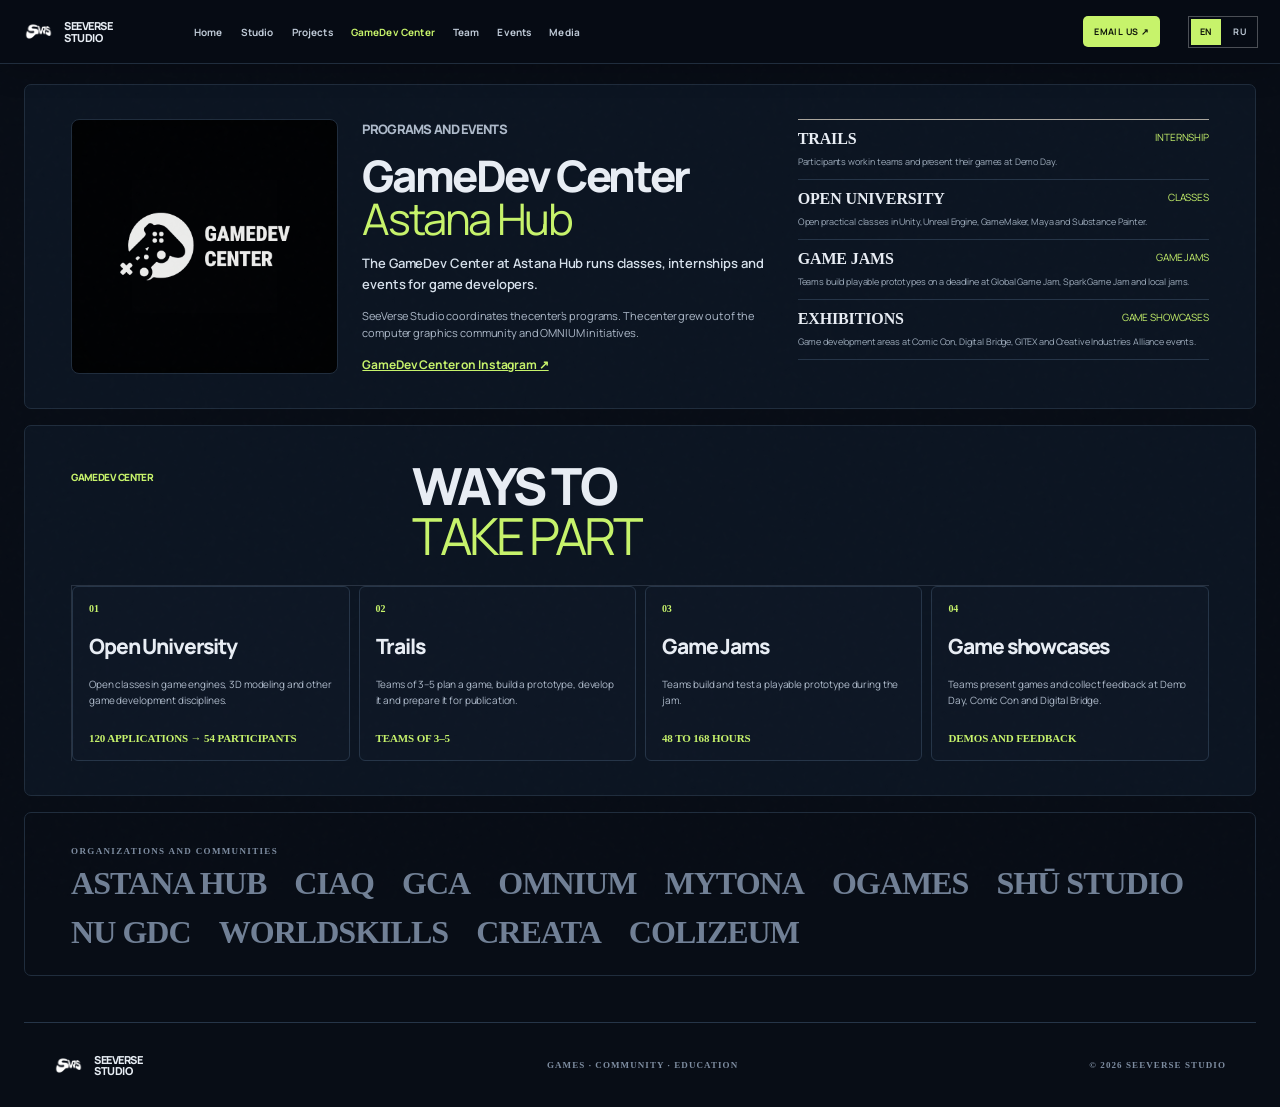
==== commit 7d72cbdc: "Rewrite Russian and English site copy in a factual style" ====
--- a/center.html
+++ b/center.html
@@ -4,8 +4,8 @@
   <meta charset="utf-8" />
   <meta name="viewport" content="width=device-width, initial-scale=1" />
   <meta name="theme-color" content="#080d16" />
-  <meta name="description" content="SeeVerse Studio — games, team, GameDev Center, events, collaborations and achievements across Kazakhstan’s game development ecosystem." />
-  <title>SeeVerse Studio — Games, Community & Education</title>
+  <meta name="description" content="Courses, internships, game jams and showcases at the GameDev Center at Astana Hub." />
+  <title>GameDev Center | SeeVerse Studio</title>
   <link rel="preconnect" href="https://fonts.googleapis.com" />
   <link rel="preconnect" href="https://fonts.gstatic.com" crossorigin />
   <link href="https://fonts.googleapis.com/css2?family=Manrope:wght@400;500;600;700;800&display=swap" rel="stylesheet" />
@@ -13,27 +13,27 @@
   <link rel="stylesheet" href="expanded.css" />
   <link rel="stylesheet" href="v2.css" />
   <link rel="stylesheet" href="itch.css" />
-</head><body><div class="noise" aria-hidden="true"></div><header class="site-header"><a class="wordmark" href="index.html"><img src="assets/seeverse-logo.png" alt=""/><span>SEEVERSE<br>STUDIO</span></a><nav aria-label="Primary navigation"><a href="index.html">Home</a><a href="studio.html">Studio</a><a href="projects.html">Projects</a><a href="center.html" class="active" aria-current="page">GameDev Center</a><a href="people.html">People</a><a href="impact.html">Impact & events</a><a href="media.html">Media</a></nav><a class="header-cta" href="mailto:seeverse.studio@gmail.com">START A PROJECT ↗</a><div class="lang-switch" aria-label="Language"><a class="active" href="center.html" data-lang-link aria-current="page">EN</a><a href="ru-center.html" data-lang-link>RU</a></div><button class="menu-button" aria-label="Menu" aria-expanded="false">MENU</button></header><aside class="page-rail" aria-label="Site sections"><a href="index.html"><span>Home</span></a><a href="studio.html"><span>Studio</span></a><a href="projects.html"><span>Projects</span></a><a href="center.html" class="active" aria-current="page"><span>GameDev Center</span></a><a href="people.html"><span>People</span></a><a href="impact.html"><span>Impact & events</span></a><a href="media.html"><span>Media</span></a></aside><main id="top" class="page-center"><section class="center" id="center">
+</head><body><div class="noise" aria-hidden="true"></div><header class="site-header"><a class="wordmark" href="index.html"><img src="assets/seeverse-logo.png" alt=""/><span>SEEVERSE<br>STUDIO</span></a><nav aria-label="Primary navigation"><a href="index.html">Home</a><a href="studio.html">Studio</a><a href="projects.html">Projects</a><a href="center.html" class="active" aria-current="page">GameDev Center</a><a href="people.html">Team</a><a href="impact.html">Events</a><a href="media.html">Media</a></nav><a class="header-cta" href="mailto:seeverse.studio@gmail.com">EMAIL US ↗</a><div class="lang-switch" aria-label="Language"><a class="active" href="center.html" data-lang-link aria-current="page">EN</a><a href="ru-center.html" data-lang-link>RU</a></div><button class="menu-button" aria-label="Menu" aria-expanded="false">MENU</button></header><aside class="page-rail" aria-label="Site sections"><a href="index.html"><span>Home</span></a><a href="studio.html"><span>Studio</span></a><a href="projects.html"><span>Projects</span></a><a href="center.html" class="active" aria-current="page"><span>GameDev Center</span></a><a href="people.html"><span>Team</span></a><a href="impact.html"><span>Events</span></a><a href="media.html"><span>Media</span></a></aside><main id="top" class="page-center"><section class="center" id="center">
       <div class="center-logo"><img src="assets/gamedev-center-logo.png" alt="GameDev Center" /></div>
-      <div class="center-copy"><p class="kicker">CURATED BY THE SEEVERSE TEAM</p><h2>GameDev Center<br><em>Astana Hub</em></h2><p class="lead">Not a company or a closed club, but an open meeting point for the games industry: education, practice, teams, partners and opportunities.</p><p>The SeeVerse team curates the community, brings emerging and experienced developers together, and runs game jams, industry zones and educational programs. The Center grew from the CG community and OMNIUM initiatives, preserving continuity and passing knowledge forward.</p><a href="https://www.instagram.com/gamedevcenter/" target="_blank" rel="noreferrer">GameDev Center on Instagram ↗</a></div>
+      <div class="center-copy"><p class="kicker">PROGRAMS AND EVENTS</p><h2>GameDev Center<br><em>Astana Hub</em></h2><p class="lead">The GameDev Center at Astana Hub runs classes, internships and events for game developers.</p><p>SeeVerse Studio coordinates the center’s programs. The center grew out of the computer graphics community and OMNIUM initiatives.</p><a href="https://www.instagram.com/gamedevcenter/" target="_blank" rel="noreferrer">GameDev Center on Instagram ↗</a></div>
       <div class="center-programs">
-        <article><b>TRAILS</b><span>4 weeks</span><p>An internship centered on game production and a Demo Day after intensive practice.</p></article>
-        <article><b>OPEN UNIVERSITY</b><span>practice</span><p>Open practical classes in Unity, Unreal Engine, GameMaker, Maya and Substance Painter.</p></article>
-        <article><b>GAME JAMS</b><span>teams</span><p>Global Game Jam, Spark Game Jam and local jams from idea to playable prototype.</p></article>
-        <article><b>INDUSTRY STAGE</b><span>visibility</span><p>GameDev zones at Comic Con, Digital Bridge, GITEX and Creative Industries Alliance events.</p></article>
+        <article><b>TRAILS</b><span>internship</span><p>Participants work in teams and present their games at Demo Day.</p></article>
+        <article><b>OPEN UNIVERSITY</b><span>classes</span><p>Open practical classes in Unity, Unreal Engine, GameMaker, Maya and Substance Painter.</p></article>
+        <article><b>GAME JAMS</b><span>game jams</span><p>Teams build playable prototypes on a deadline at Global Game Jam, Spark Game Jam and local jams.</p></article>
+        <article><b>EXHIBITIONS</b><span>game showcases</span><p>Game development areas at Comic Con, Digital Bridge, GITEX and Creative Industries Alliance events.</p></article>
       </div>
     </section>
 <section class="program-outcomes">
-      <div class="program-head"><p class="kicker">FROM ENTRY TO RELEASE</p><h2>HOW THE<br><em>GROWTH PIPELINE WORKS.</em></h2></div>
+      <div class="program-head"><p class="kicker">GAMEDEV CENTER</p><h2>WAYS TO<br><em>TAKE PART</em></h2></div>
       <div class="program-flow">
-        <article><span>01</span><h3>Open University</h3><p>A first contact with the profession through open practical classes, engines, 3D and specializations.</p><b>120 applications → 54 participants</b></article>
-        <article><span>02</span><h3>Trails</h3><p>Teams of 3–5 move through four stages: idea, prototype, development and publication.</p><b>4 weeks → portfolio</b></article>
-        <article><span>03</span><h3>Game Jams</h3><p>A deadline, teamwork, idea validation and the first finished product.</p><b>48 to 168 hours</b></article>
-        <article><span>04</span><h3>Showcase</h3><p>Demo Day, Comic Con, Digital Bridge and industry stages for testing, feedback and partnerships.</p><b>pitch → publication</b></article>
+        <article><span>01</span><h3>Open University</h3><p>Open classes in game engines, 3D modeling and other game development disciplines.</p><b>120 applications → 54 participants</b></article>
+        <article><span>02</span><h3>Trails</h3><p>Teams of 3–5 plan a game, build a prototype, develop it and prepare it for publication.</p><b>teams of 3–5</b></article>
+        <article><span>03</span><h3>Game Jams</h3><p>Teams build and test a playable prototype during the jam.</p><b>48 to 168 hours</b></article>
+        <article><span>04</span><h3>Game showcases</h3><p>Teams present games and collect feedback at Demo Day, Comic Con and Digital Bridge.</p><b>demos and feedback</b></article>
       </div>
     </section>
 <section class="partners">
-      <p>WORKED ACROSS ONE ECOSYSTEM</p>
+      <p>ORGANIZATIONS AND COMMUNITIES</p>
       <div><span>ASTANA HUB</span><span>CIAQ</span><span>GCA</span><span>OMNIUM</span><span>MYTONA</span><span>OGAMES</span><span>SHŪ STUDIO</span><span>NU GDC</span><span>WORLDSKILLS</span><span>CREATA</span><span>COLIZEUM</span></div>
     </section></main><dialog class="project-modal" id="project-modal" aria-labelledby="project-modal-title">
       <div class="project-modal-shell">
@@ -42,4 +42,4 @@
         <div id="project-modal-gallery" class="project-modal-gallery"></div>
       </div>
     </dialog>
-<dialog class="lightbox" id="lightbox" aria-label="Image preview"><button type="button" class="lightbox-close" aria-label="Close">×</button><img src="" alt="" /><p></p></dialog><footer><a class="wordmark" href="index.html"><img src="assets/seeverse-logo.png" alt=""/><span>SEEVERSE<br>STUDIO</span></a><p>GAMES · COMMUNITY · EDUCATION</p><p>© 2026 SEEVERSE STUDIO</p></footer><script src="script.js"></script></body></html>+<dialog class="lightbox" id="lightbox" aria-label="Image preview"><button type="button" class="lightbox-close" aria-label="Close">×</button><img src="" alt="" /></dialog><footer><a class="wordmark" href="index.html"><img src="assets/seeverse-logo.png" alt=""/><span>SEEVERSE<br>STUDIO</span></a><p>GAMES · COMMUNITY · EDUCATION</p><p>© 2026 SEEVERSE STUDIO</p></footer><script src="script.js?v=20261109-copy"></script></body></html>
--- a/itch.css
+++ b/itch.css
@@ -154,6 +154,21 @@
 @media(max-width:1100px){.page-rail{width:160px!important}.page-rail>a{grid-template-columns:21px 1fr}.page-rail>a span{font-size:10px!important}main{width:calc(100% - 180px)!important;margin-left:174px!important;margin-right:12px!important}.site-header{gap:16px!important}.site-header nav{gap:11px!important}.site-header nav a{font-size:9px!important}.center{grid-template-columns:.7fr 1fr!important}.center-programs{grid-column:1/-1;grid-template-columns:repeat(2,1fr)}footer{margin-left:160px!important}}
 @media(max-width:760px){body{padding-top:60px!important}.site-header{height:60px!important;padding:0 12px!important;gap:10px!important}.site-header nav,.header-cta{display:none!important}.wordmark{min-width:0;margin-right:auto}.page-rail{position:sticky!important;top:60px;z-index:24;width:100%!important;height:43px;bottom:auto;flex-direction:row;overflow-x:auto;padding:4px 8px!important;border-right:0!important;border-bottom:1px solid #202d3d!important}.page-rail>a{display:flex!important;flex:0 0 auto;min-height:32px;padding:6px 9px!important;gap:5px}.page-rail>a b{display:none}.page-rail>a span{font-size:10px!important;white-space:nowrap}main{width:auto!important;margin:0 9px!important;padding:10px 0 20px!important}main>section{margin-bottom:9px!important;border-radius:6px!important}.hero{min-height:0!important;padding:38px 22px!important;grid-template-columns:1fr!important}.hero-index{display:grid;grid-template-columns:repeat(3,1fr);gap:8px;margin-top:20px;padding:0!important;border:0!important}.hero-index>span{grid-column:1/-1}.hero-index div{grid-template-columns:1fr!important;padding:9px 0!important;border:0!important}.hero-index strong{font-size:27px!important}.hero-index small{font-size:8px}.hero h1{font-size:clamp(42px,12vw,64px)!important}.section,.results-board,.project-atlas,.project-gallery,.center,.program-outcomes,.people,.impact,.timeline,.partners,.media-room,.contact,.projects-more,.byn-business{padding:24px 17px!important}.results-head,.atlas-head{grid-template-columns:1fr!important}.results-total,.evidence-strip{grid-template-columns:1fr 1fr!important}.results-total>div{min-height:145px!important;padding:13px!important}.event-ledger{margin-top:28px!important}.event-ledger article{padding:14px 0!important}.studio-grid,.project-feature,.center,.contact{grid-template-columns:1fr!important}.project-visual{min-height:280px!important}.project-panel{padding:28px 20px!important}.atlas-layout{grid-template-columns:1fr!important}.atlas-sidebar{position:static!important}.atlas-grid{grid-template-columns:repeat(2,minmax(0,1fr))!important}.center-logo{min-height:190px!important}.center-programs{grid-column:auto;grid-template-columns:1fr}.gallery-head{grid-template-columns:1fr!important}.gallery-head>p:last-child{grid-column:auto}.gallery-grid{grid-template-columns:1fr 1fr!important}.people-grid,.awards,.program-flow{grid-template-columns:1fr!important}.person,.person.featured{grid-template-columns:1fr!important}.person>img,.person-media{height:260px!important;min-height:260px!important}.impact-intro,.contact{grid-template-columns:1fr!important}.impact-numbers{grid-template-columns:1fr 1fr!important}.media-tabs{top:60px!important}.timeline-list article{grid-template-columns:1fr 1fr!important}.timeline-list h3,.timeline-list p{grid-column:1/-1!important}footer{margin:0 9px!important;padding:20px!important}}
 @media(max-width:440px){.atlas-grid{grid-template-columns:1fr!important}.gallery-grid{grid-template-columns:1fr!important}.results-total,.evidence-strip{grid-template-columns:1fr 1fr!important}.lang-switch a{padding:5px 7px!important}}
+.page-rail{display:none!important}
+main{width:min(calc(100% - 48px),1420px)!important;margin:0 auto!important}
+footer{width:min(calc(100% - 48px),1420px)!important;margin:0 auto!important}
+.site-map{padding:36px clamp(22px,3.6vw,48px)!important;background:#0c1522!important;color:#e8edf4!important}
+.site-map-heading{display:grid;grid-template-columns:1fr .7fr;gap:30px;align-items:end;margin-bottom:24px}
+.site-map-heading h2{margin:0;font-size:clamp(34px,4vw,58px);line-height:.98;letter-spacing:-.055em}
+.site-map-heading h2 em{color:#c7f36b}.site-map-heading>p{max-width:380px;margin:0 0 5px;color:#aebaca;font-size:12px;line-height:1.55}
+.site-map-grid{display:grid;grid-template-columns:repeat(3,minmax(0,1fr));gap:10px}
+.site-map-grid>a{display:flex;min-height:170px;flex-direction:column;padding:18px;background:#101b2a;border:1px solid #29384b;border-radius:6px;color:#e8edf4;text-decoration:none;transition:transform .18s,border-color .18s,background .18s}
+.site-map-grid>a:hover{transform:translateY(-2px);border-color:#c7f36b;background:#132033}
+.site-map-grid>a>span{color:#c7f36b;font-size:9px;font-weight:800;letter-spacing:.1em}
+.site-map-grid h3{margin:19px 0 6px;font-size:22px;line-height:1.05}.site-map-grid p{margin:0 0 14px;color:#aebaca;font-size:10px;line-height:1.5}.site-map-grid b{margin-top:auto;color:#c7f36b;font-size:8px;letter-spacing:.08em}
+@media(max-width:1100px){main{width:calc(100% - 32px)!important;margin:0 auto!important}footer{width:calc(100% - 32px)!important;margin:0 auto!important}}
+@media(max-width:760px){.page-rail{display:none!important}main{width:auto!important;margin:0 9px!important}.site-map{padding:24px 17px!important}.site-map-heading{grid-template-columns:1fr;gap:9px;margin-bottom:16px}.site-map-grid{grid-template-columns:repeat(2,minmax(0,1fr));gap:7px}.site-map-grid>a{min-height:145px;padding:12px}.site-map-grid h3{font-size:17px;margin-top:14px}.site-map-grid p{font-size:9px}footer{width:auto!important;margin:0 9px!important}}
+@media(max-width:440px){.site-map-grid{grid-template-columns:1fr}.site-map-grid>a{min-height:120px}}
 .site-header nav a.active{color:#c7f36b!important}.page-rail>a.active{background:#172435!important;color:#c7f36b!important}
 .jam-impact-grid{display:grid;grid-template-columns:repeat(2,minmax(0,1fr));gap:10px;margin:26px 0 34px}
 .jam-impact-card{display:flex;min-height:185px;flex-direction:column;padding:20px;background:#0d1725;border:1px solid #29384b;border-radius:6px;color:#e8edf4;text-decoration:none;transition:border-color .18s,transform .18s}
@@ -162,7 +177,59 @@
 .jam-impact-card h3{margin:18px 0 8px;font-size:clamp(19px,2.1vw,27px);line-height:1.08}
 .jam-impact-card p{max-width:620px;margin:0 0 16px;color:#aebaca;font-size:11px;line-height:1.55}
 .jam-impact-card>b{margin-top:auto;color:#c7f36b;font-size:9px;letter-spacing:.08em}
-.team-photo-grid .gallery-loading{grid-column:1/-1;padding:24px;border:1px dashed #344256;border-radius:6px;color:#9eacbc;font-size:12px}
-.team-photo-grid button{grid-column:span 4!important;grid-row:span 2!important;min-width:0;border-radius:6px}
-.team-photo-grid button img{object-fit:cover}
-@media(max-width:760px){.jam-impact-grid{grid-template-columns:1fr}.jam-impact-card{min-height:145px}.team-photo-grid button{grid-column:span 1!important;grid-row:span 1!important}}
+.team-gallery-section{border-top:1px solid #243347;background:radial-gradient(ellipse at 82% 0%,rgba(199,243,107,.055),transparent 34%),#080d16!important}
+.team-gallery-section .gallery-head{grid-template-columns:.6fr 1.1fr .9fr;gap:clamp(18px,4vw,58px);align-items:end;margin-bottom:30px}
+.team-gallery-section .gallery-head h2{margin:0;font-size:clamp(38px,5vw,68px)!important;line-height:.94!important;letter-spacing:-.06em}
+.team-gallery-section .gallery-head h2 em{color:#c7f36b}
+.team-gallery-toolbar{display:flex;align-items:flex-end;justify-content:space-between;gap:22px;margin:0 0 16px;padding:12px 0;border-top:1px solid #243347;border-bottom:1px solid #243347}
+.team-gallery-filters{display:flex;flex-wrap:wrap;gap:6px}
+.team-gallery-filters button{border:1px solid #2b3a4e;border-radius:4px;padding:8px 10px;background:#0d1521;color:#aebaca;font:700 9px var(--font-body);cursor:pointer;transition:background .18s,color .18s,border-color .18s}
+.team-gallery-filters button:hover,.team-gallery-filters button.active{border-color:#c7f36b;background:#c7f36b;color:#0a1018}
+.team-gallery-search{display:grid;gap:5px;min-width:210px;color:#9eacbc;font-size:8px;font-weight:800;letter-spacing:.1em}
+.team-gallery-search input{width:100%;border:1px solid #2b3a4e;border-radius:4px;padding:9px 11px;background:#0d1521;color:#e8edf4;font:500 11px var(--font-body);outline:none}
+.team-gallery-search input:focus{border-color:#c7f36b}
+.team-gallery-grid{display:grid;grid-template-columns:repeat(2,minmax(0,1fr));grid-auto-rows:auto;align-items:start;gap:10px}
+.team-gallery-grid>[hidden]{display:none!important}
+.team-album{min-width:0;overflow:hidden;border:1px solid #243347;border-radius:7px;background:linear-gradient(135deg,#0e1826,#0a111c);scroll-margin-top:120px;transition:border-color .18s,background .18s}
+.team-album:hover,.team-album[open]{border-color:#526443;background:#0e1825}
+.team-album>summary{position:relative;display:grid;grid-template-columns:118px minmax(0,1fr);grid-template-rows:auto auto;gap:7px 14px;align-items:center;min-height:112px;padding:11px;cursor:pointer;list-style:none}
+.team-album>summary::-webkit-details-marker{display:none}
+.team-album>summary:after{content:'+';position:absolute;right:12px;top:10px;color:#c7f36b;font-size:20px;line-height:1;transition:transform .18s}
+.team-album[open]>summary:after{content:'−'}
+.team-album-cover{grid-column:1;grid-row:1/3;width:118px;height:86px;object-fit:cover;border-radius:4px;background:#05080d}
+.team-album-no-cover .team-album-copy{grid-column:1/-1}
+.team-album-copy{grid-column:2;grid-row:1;display:grid;gap:5px;min-width:0;padding-right:25px}
+.team-album-category{color:#c7f36b;font-size:8px!important;font-weight:800;letter-spacing:.1em;text-transform:uppercase}
+.team-album-copy strong{font-size:15px;line-height:1.2;color:#f1f5f9}
+.team-album-description{color:#9eacbc;font-size:10px!important;line-height:1.45}
+.team-album-count{grid-column:2;grid-row:2;justify-self:start;align-self:start;padding:4px 6px;border:1px solid #344256;border-radius:4px;color:#c7d2de;font-size:9px;white-space:nowrap}
+.team-album-year{padding:0 11px 13px}
+.team-album-year h3{margin:12px 0 8px;padding-top:10px;border-top:1px solid #243347;color:#c7f36b;font-size:10px;letter-spacing:.08em;text-transform:uppercase}
+.team-album-photos{display:grid;grid-template-columns:repeat(4,minmax(0,1fr));gap:7px}
+.team-album-photos button{position:relative!important;grid-column:auto!important;grid-row:auto!important;min-width:0!important;height:102px;overflow:hidden;border:1px solid #243347!important;border-radius:4px;background:#05080d;cursor:zoom-in}
+.team-album-photos button img{width:100%;height:100%;object-fit:cover;transition:transform .25s,opacity .2s}
+.team-album-photos button:hover img{transform:scale(1.04)}
+.team-album-photos button span{position:absolute;inset:auto 0 0;padding:18px 6px 5px;background:linear-gradient(transparent,rgba(5,8,13,.9));color:#fff;font-size:9px;text-align:left}
+.team-album-videos{margin:2px 11px 15px;padding-top:14px;border-top:1px solid #243347}
+.team-album-media-heading{display:flex;align-items:baseline;justify-content:space-between;gap:12px;margin-bottom:10px}
+.team-album-media-heading h3{margin:0;color:#c7f36b;font-size:11px;letter-spacing:.04em}
+.team-album-media-heading p{margin:0;color:#8493a5;font-size:9px;line-height:1.4}
+.team-video-grid{display:grid;grid-template-columns:repeat(2,minmax(0,1fr));gap:9px}
+.team-video-card{min-width:0;overflow:hidden;border:1px solid #243347;border-radius:5px;background:#080f19}
+.team-video-frame{aspect-ratio:4/5;overflow:hidden;background:#05080d}
+.team-video-youtube .team-video-frame{aspect-ratio:16/9}
+.team-video-frame iframe{display:block;width:100%;height:100%;border:0}
+.team-video-copy{display:grid;gap:6px;padding:10px 11px 12px}
+.team-video-copy>span{color:#c7f36b;font-size:8px;font-weight:800;letter-spacing:.08em;text-transform:uppercase}
+.team-video-copy h4{margin:0;color:#e8edf4;font-size:12px;line-height:1.35}
+.team-video-copy a{color:#aebaca;font-size:9px;text-decoration:none}
+.team-video-copy a:hover{color:#c7f36b;text-decoration:underline}
+.team-photo-missing{background:repeating-linear-gradient(135deg,#0b1420,#0b1420 8px,#101b29 8px,#101b29 16px)!important}
+.team-photo-missing img{opacity:0}
+.team-photo-missing span{background:none!important;color:#9eacbc!important}
+.gallery-loading,.gallery-empty{grid-column:1/-1;margin:0;padding:18px;border:1px dashed #344256;border-radius:6px;color:#9eacbc;font-size:12px;line-height:1.5}
+.gallery-error{border-color:#805050;color:#e5b7b7}
+.event-album-link{display:inline-block;margin-top:7px;color:#c4ef35!important;font-size:11px;font-weight:700;text-decoration:none}
+.event-album-link:hover{text-decoration:underline}
+@media(max-width:900px){.team-gallery-section .gallery-head{grid-template-columns:.6fr 1fr;gap:15px}.team-gallery-section .gallery-head>p:last-child{grid-column:2}.team-gallery-toolbar{align-items:stretch;flex-direction:column}.team-gallery-search{min-width:0;max-width:320px}}
+@media(max-width:760px){.jam-impact-grid{grid-template-columns:1fr}.jam-impact-card{min-height:145px}.team-gallery-section .gallery-head{grid-template-columns:1fr;gap:10px}.team-gallery-section .gallery-head>p:last-child{grid-column:auto}.team-gallery-filters{flex-wrap:nowrap;overflow-x:auto;padding:2px 1px 6px}.team-gallery-filters button{flex:0 0 auto}.team-gallery-grid{grid-template-columns:1fr!important}.team-album>summary{grid-template-columns:82px minmax(0,1fr);gap:7px 9px;min-height:88px;padding:8px}.team-album-cover{width:82px;height:66px}.team-album-copy{padding-right:24px}.team-album-count{grid-column:2;font-size:8px;padding:3px 5px}.team-album-photos{grid-template-columns:repeat(3,minmax(0,1fr))}.team-album-photos button{height:90px}.team-video-grid{grid-template-columns:1fr}.team-album-media-heading{align-items:flex-start;flex-direction:column;gap:4px}.team-video-frame{max-height:620px}}
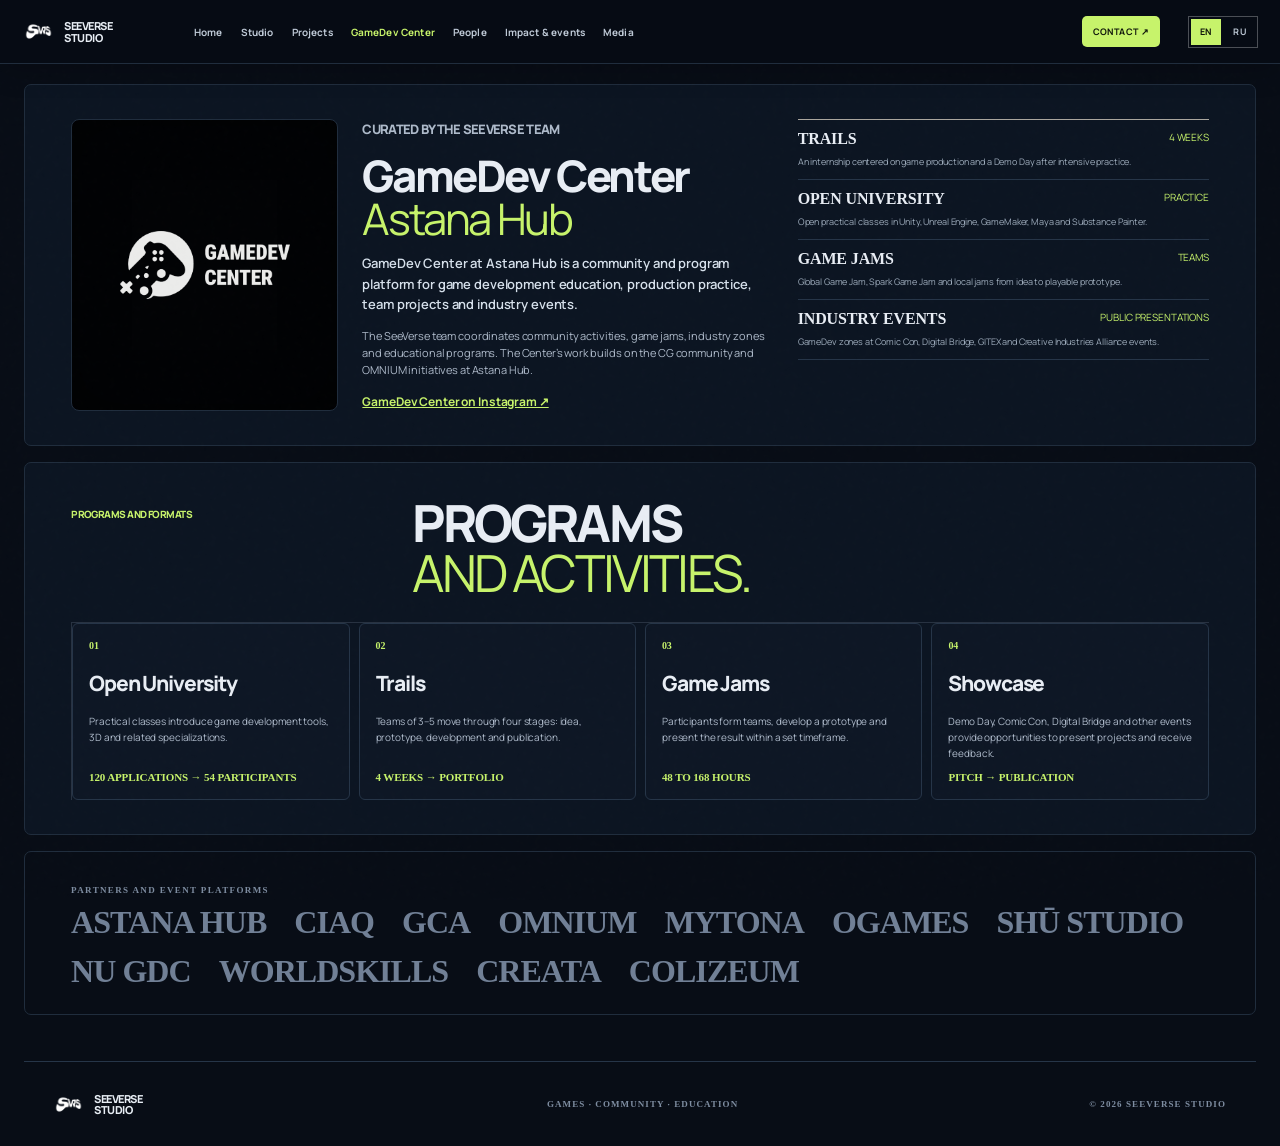
==== commit d1d220a5: "Rewrite site copy in conservative editorial style" ====
--- a/center.html
+++ b/center.html
@@ -4,8 +4,8 @@
   <meta charset="utf-8" />
   <meta name="viewport" content="width=device-width, initial-scale=1" />
   <meta name="theme-color" content="#080d16" />
-  <meta name="description" content="Courses, internships, game jams and showcases at the GameDev Center at Astana Hub." />
-  <title>GameDev Center | SeeVerse Studio</title>
+  <meta name="description" content="SeeVerse Studio — game development, education, team projects, GameDev Center programs and events in Kazakhstan." />
+  <title>SeeVerse Studio — Game Development and Education</title>
   <link rel="preconnect" href="https://fonts.googleapis.com" />
   <link rel="preconnect" href="https://fonts.gstatic.com" crossorigin />
   <link href="https://fonts.googleapis.com/css2?family=Manrope:wght@400;500;600;700;800&display=swap" rel="stylesheet" />
@@ -13,27 +13,27 @@
   <link rel="stylesheet" href="expanded.css" />
   <link rel="stylesheet" href="v2.css" />
   <link rel="stylesheet" href="itch.css" />
-</head><body><div class="noise" aria-hidden="true"></div><header class="site-header"><a class="wordmark" href="index.html"><img src="assets/seeverse-logo.png" alt=""/><span>SEEVERSE<br>STUDIO</span></a><nav aria-label="Primary navigation"><a href="index.html">Home</a><a href="studio.html">Studio</a><a href="projects.html">Projects</a><a href="center.html" class="active" aria-current="page">GameDev Center</a><a href="people.html">Team</a><a href="impact.html">Events</a><a href="media.html">Media</a></nav><a class="header-cta" href="mailto:seeverse.studio@gmail.com">EMAIL US ↗</a><div class="lang-switch" aria-label="Language"><a class="active" href="center.html" data-lang-link aria-current="page">EN</a><a href="ru-center.html" data-lang-link>RU</a></div><button class="menu-button" aria-label="Menu" aria-expanded="false">MENU</button></header><aside class="page-rail" aria-label="Site sections"><a href="index.html"><span>Home</span></a><a href="studio.html"><span>Studio</span></a><a href="projects.html"><span>Projects</span></a><a href="center.html" class="active" aria-current="page"><span>GameDev Center</span></a><a href="people.html"><span>Team</span></a><a href="impact.html"><span>Events</span></a><a href="media.html"><span>Media</span></a></aside><main id="top" class="page-center"><section class="center" id="center">
+</head><body><div class="noise" aria-hidden="true"></div><header class="site-header"><a class="wordmark" href="index.html"><img src="assets/seeverse-logo.png" alt=""/><span>SEEVERSE<br>STUDIO</span></a><nav aria-label="Primary navigation"><a href="index.html">Home</a><a href="studio.html">Studio</a><a href="projects.html">Projects</a><a href="center.html" class="active" aria-current="page">GameDev Center</a><a href="people.html">People</a><a href="impact.html">Impact & events</a><a href="media.html">Media</a></nav><a class="header-cta" href="mailto:seeverse.studio@gmail.com">CONTACT ↗</a><div class="lang-switch" aria-label="Language"><a class="active" href="center.html" data-lang-link aria-current="page">EN</a><a href="ru-center.html" data-lang-link>RU</a></div><button class="menu-button" aria-label="Menu" aria-expanded="false">MENU</button></header><aside class="page-rail" aria-label="Site sections"><a href="index.html"><span>Home</span></a><a href="studio.html"><span>Studio</span></a><a href="projects.html"><span>Projects</span></a><a href="center.html" class="active" aria-current="page"><span>GameDev Center</span></a><a href="people.html"><span>People</span></a><a href="impact.html"><span>Impact & events</span></a><a href="media.html"><span>Media</span></a></aside><main id="top" class="page-center"><section class="center" id="center">
       <div class="center-logo"><img src="assets/gamedev-center-logo.png" alt="GameDev Center" /></div>
-      <div class="center-copy"><p class="kicker">PROGRAMS AND EVENTS</p><h2>GameDev Center<br><em>Astana Hub</em></h2><p class="lead">The GameDev Center at Astana Hub runs classes, internships and events for game developers.</p><p>SeeVerse Studio coordinates the center’s programs. The center grew out of the computer graphics community and OMNIUM initiatives.</p><a href="https://www.instagram.com/gamedevcenter/" target="_blank" rel="noreferrer">GameDev Center on Instagram ↗</a></div>
+      <div class="center-copy"><p class="kicker">CURATED BY THE SEEVERSE TEAM</p><h2>GameDev Center<br><em>Astana Hub</em></h2><p class="lead">GameDev Center at Astana Hub is a community and program platform for game development education, production practice, team projects and industry events.</p><p>The SeeVerse team coordinates community activities, game jams, industry zones and educational programs. The Center’s work builds on the CG community and OMNIUM initiatives at Astana Hub.</p><a href="https://www.instagram.com/gamedevcenter/" target="_blank" rel="noreferrer">GameDev Center on Instagram ↗</a></div>
       <div class="center-programs">
-        <article><b>TRAILS</b><span>internship</span><p>Participants work in teams and present their games at Demo Day.</p></article>
-        <article><b>OPEN UNIVERSITY</b><span>classes</span><p>Open practical classes in Unity, Unreal Engine, GameMaker, Maya and Substance Painter.</p></article>
-        <article><b>GAME JAMS</b><span>game jams</span><p>Teams build playable prototypes on a deadline at Global Game Jam, Spark Game Jam and local jams.</p></article>
-        <article><b>EXHIBITIONS</b><span>game showcases</span><p>Game development areas at Comic Con, Digital Bridge, GITEX and Creative Industries Alliance events.</p></article>
+        <article><b>TRAILS</b><span>4 weeks</span><p>An internship centered on game production and a Demo Day after intensive practice.</p></article>
+        <article><b>OPEN UNIVERSITY</b><span>practice</span><p>Open practical classes in Unity, Unreal Engine, GameMaker, Maya and Substance Painter.</p></article>
+        <article><b>GAME JAMS</b><span>teams</span><p>Global Game Jam, Spark Game Jam and local jams from idea to playable prototype.</p></article>
+        <article><b>INDUSTRY EVENTS</b><span>public presentations</span><p>GameDev zones at Comic Con, Digital Bridge, GITEX and Creative Industries Alliance events.</p></article>
       </div>
     </section>
 <section class="program-outcomes">
-      <div class="program-head"><p class="kicker">GAMEDEV CENTER</p><h2>WAYS TO<br><em>TAKE PART</em></h2></div>
+      <div class="program-head"><p class="kicker">PROGRAMS AND FORMATS</p><h2>PROGRAMS<br><em>AND ACTIVITIES.</em></h2></div>
       <div class="program-flow">
-        <article><span>01</span><h3>Open University</h3><p>Open classes in game engines, 3D modeling and other game development disciplines.</p><b>120 applications → 54 participants</b></article>
-        <article><span>02</span><h3>Trails</h3><p>Teams of 3–5 plan a game, build a prototype, develop it and prepare it for publication.</p><b>teams of 3–5</b></article>
-        <article><span>03</span><h3>Game Jams</h3><p>Teams build and test a playable prototype during the jam.</p><b>48 to 168 hours</b></article>
-        <article><span>04</span><h3>Game showcases</h3><p>Teams present games and collect feedback at Demo Day, Comic Con and Digital Bridge.</p><b>demos and feedback</b></article>
+        <article><span>01</span><h3>Open University</h3><p>Practical classes introduce game development tools, 3D and related specializations.</p><b>120 applications → 54 participants</b></article>
+        <article><span>02</span><h3>Trails</h3><p>Teams of 3–5 move through four stages: idea, prototype, development and publication.</p><b>4 weeks → portfolio</b></article>
+        <article><span>03</span><h3>Game Jams</h3><p>Participants form teams, develop a prototype and present the result within a set timeframe.</p><b>48 to 168 hours</b></article>
+        <article><span>04</span><h3>Showcase</h3><p>Demo Day, Comic Con, Digital Bridge and other events provide opportunities to present projects and receive feedback.</p><b>pitch → publication</b></article>
       </div>
     </section>
 <section class="partners">
-      <p>ORGANIZATIONS AND COMMUNITIES</p>
+      <p>PARTNERS AND EVENT PLATFORMS</p>
       <div><span>ASTANA HUB</span><span>CIAQ</span><span>GCA</span><span>OMNIUM</span><span>MYTONA</span><span>OGAMES</span><span>SHŪ STUDIO</span><span>NU GDC</span><span>WORLDSKILLS</span><span>CREATA</span><span>COLIZEUM</span></div>
     </section></main><dialog class="project-modal" id="project-modal" aria-labelledby="project-modal-title">
       <div class="project-modal-shell">
@@ -42,4 +42,4 @@
         <div id="project-modal-gallery" class="project-modal-gallery"></div>
       </div>
     </dialog>
-<dialog class="lightbox" id="lightbox" aria-label="Image preview"><button type="button" class="lightbox-close" aria-label="Close">×</button><img src="" alt="" /></dialog><footer><a class="wordmark" href="index.html"><img src="assets/seeverse-logo.png" alt=""/><span>SEEVERSE<br>STUDIO</span></a><p>GAMES · COMMUNITY · EDUCATION</p><p>© 2026 SEEVERSE STUDIO</p></footer><script src="script.js?v=20261109-copy"></script></body></html>+<dialog class="lightbox" id="lightbox" aria-label="Image preview"><button type="button" class="lightbox-close" aria-label="Close">×</button><img src="" alt="" /><p></p></dialog><footer><a class="wordmark" href="index.html"><img src="assets/seeverse-logo.png" alt=""/><span>SEEVERSE<br>STUDIO</span></a><p>GAMES · COMMUNITY · EDUCATION</p><p>© 2026 SEEVERSE STUDIO</p></footer><script src="script.js"></script></body></html>
